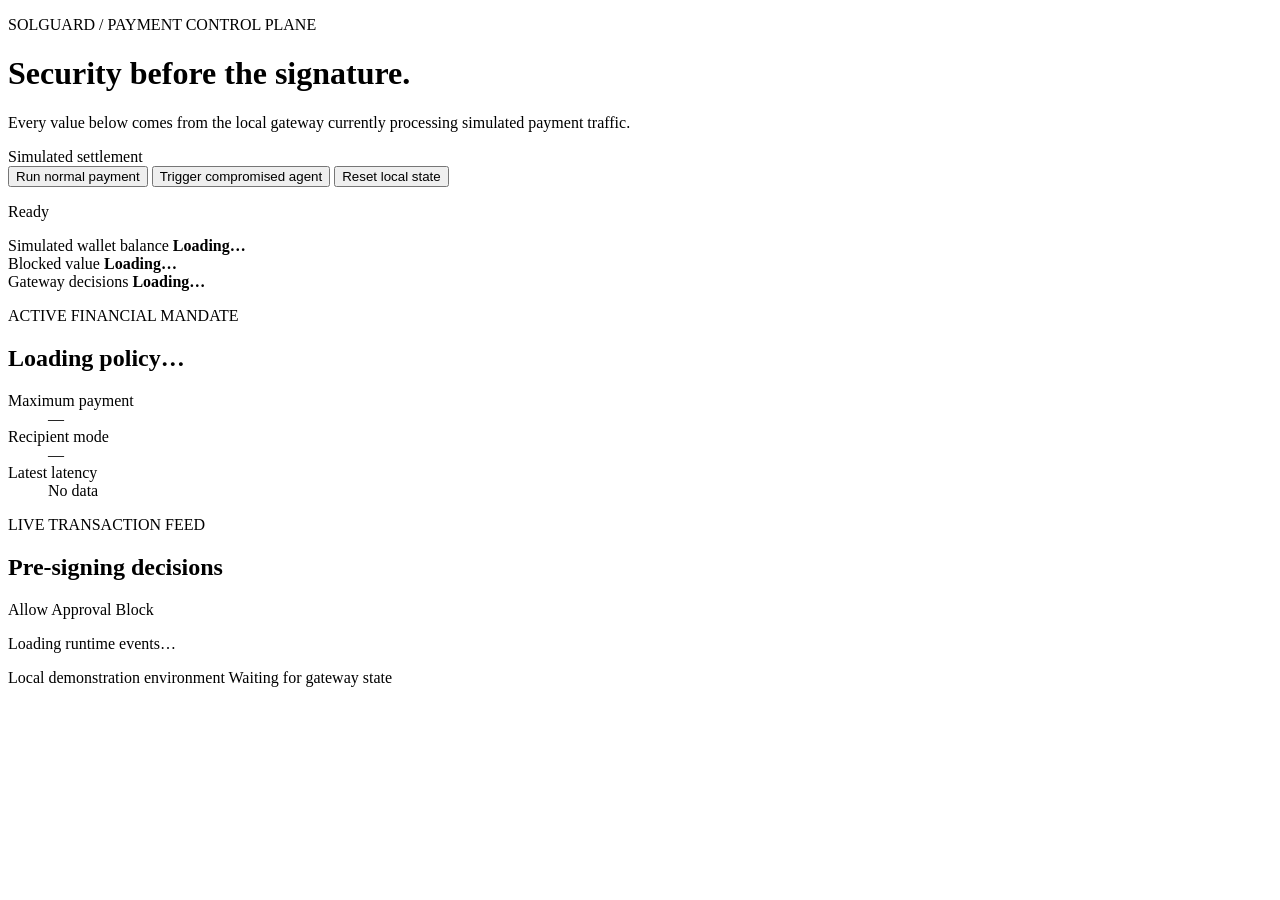
==== src/solguard/dashboard_assets/index.html @ 691d3527 "feat: add live security dashboard" ====
<!doctype html>
<html lang="en">
<head>
  <meta charset="utf-8">
  <meta name="viewport" content="width=device-width, initial-scale=1">
  <meta name="description" content="Local SolGuard pre-signing security dashboard">
  <title>SolGuard Security Console</title>
  <link rel="stylesheet" href="/styles.css">
  <script src="/app.js" defer></script>
</head>
<body>
  <main class="shell">
    <header class="header">
      <div>
        <p class="eyebrow">SOLGUARD / PAYMENT CONTROL PLANE</p>
        <h1>Security before the signature.</h1>
        <p class="subtitle">Every value below comes from the local gateway currently processing simulated payment traffic.</p>
      </div>
      <div class="runtime-label" aria-label="Settlement environment">
        <span class="runtime-dot" aria-hidden="true"></span>
        Simulated settlement
      </div>
    </header>

    <section class="actions" aria-label="Demonstration controls">
      <button type="button" data-action="normal">Run normal payment</button>
      <button type="button" class="attack" data-action="attack">Trigger compromised agent</button>
      <button type="button" class="secondary" data-action="reset">Reset local state</button>
      <p id="action-status" role="status" aria-live="polite">Ready</p>
    </section>

    <section class="metrics" aria-label="Computed security metrics">
      <article class="metric">
        <span>Simulated wallet balance</span>
        <strong id="wallet-balance">Loading…</strong>
      </article>
      <article class="metric">
        <span>Blocked value</span>
        <strong id="protected-value">Loading…</strong>
      </article>
      <article class="metric">
        <span>Gateway decisions</span>
        <strong id="decision-total">Loading…</strong>
        <small id="decision-breakdown"></small>
      </article>
    </section>

    <section class="mandate" aria-labelledby="mandate-heading">
      <div>
        <p class="section-label">ACTIVE FINANCIAL MANDATE</p>
        <h2 id="mandate-heading">Loading policy…</h2>
      </div>
      <dl>
        <div><dt>Maximum payment</dt><dd id="mandate-limit">—</dd></div>
        <div><dt>Recipient mode</dt><dd id="mandate-mode">—</dd></div>
        <div><dt>Latest latency</dt><dd id="latest-latency">No data</dd></div>
      </dl>
    </section>

    <section class="feed" aria-labelledby="feed-heading">
      <div class="feed-heading">
        <div>
          <p class="section-label">LIVE TRANSACTION FEED</p>
          <h2 id="feed-heading">Pre-signing decisions</h2>
        </div>
        <div class="legend" aria-label="Decision legend">
          <span><i class="allow" aria-hidden="true"></i>Allow</span>
          <span><i class="approval" aria-hidden="true"></i>Approval</span>
          <span><i class="block" aria-hidden="true"></i>Block</span>
        </div>
      </div>
      <div id="event-list" class="event-list" aria-live="polite">
        <p class="empty">Loading runtime events…</p>
      </div>
    </section>

    <footer>
      <span>Local demonstration environment</span>
      <span id="footer-state">Waiting for gateway state</span>
    </footer>
  </main>
</body>
</html>
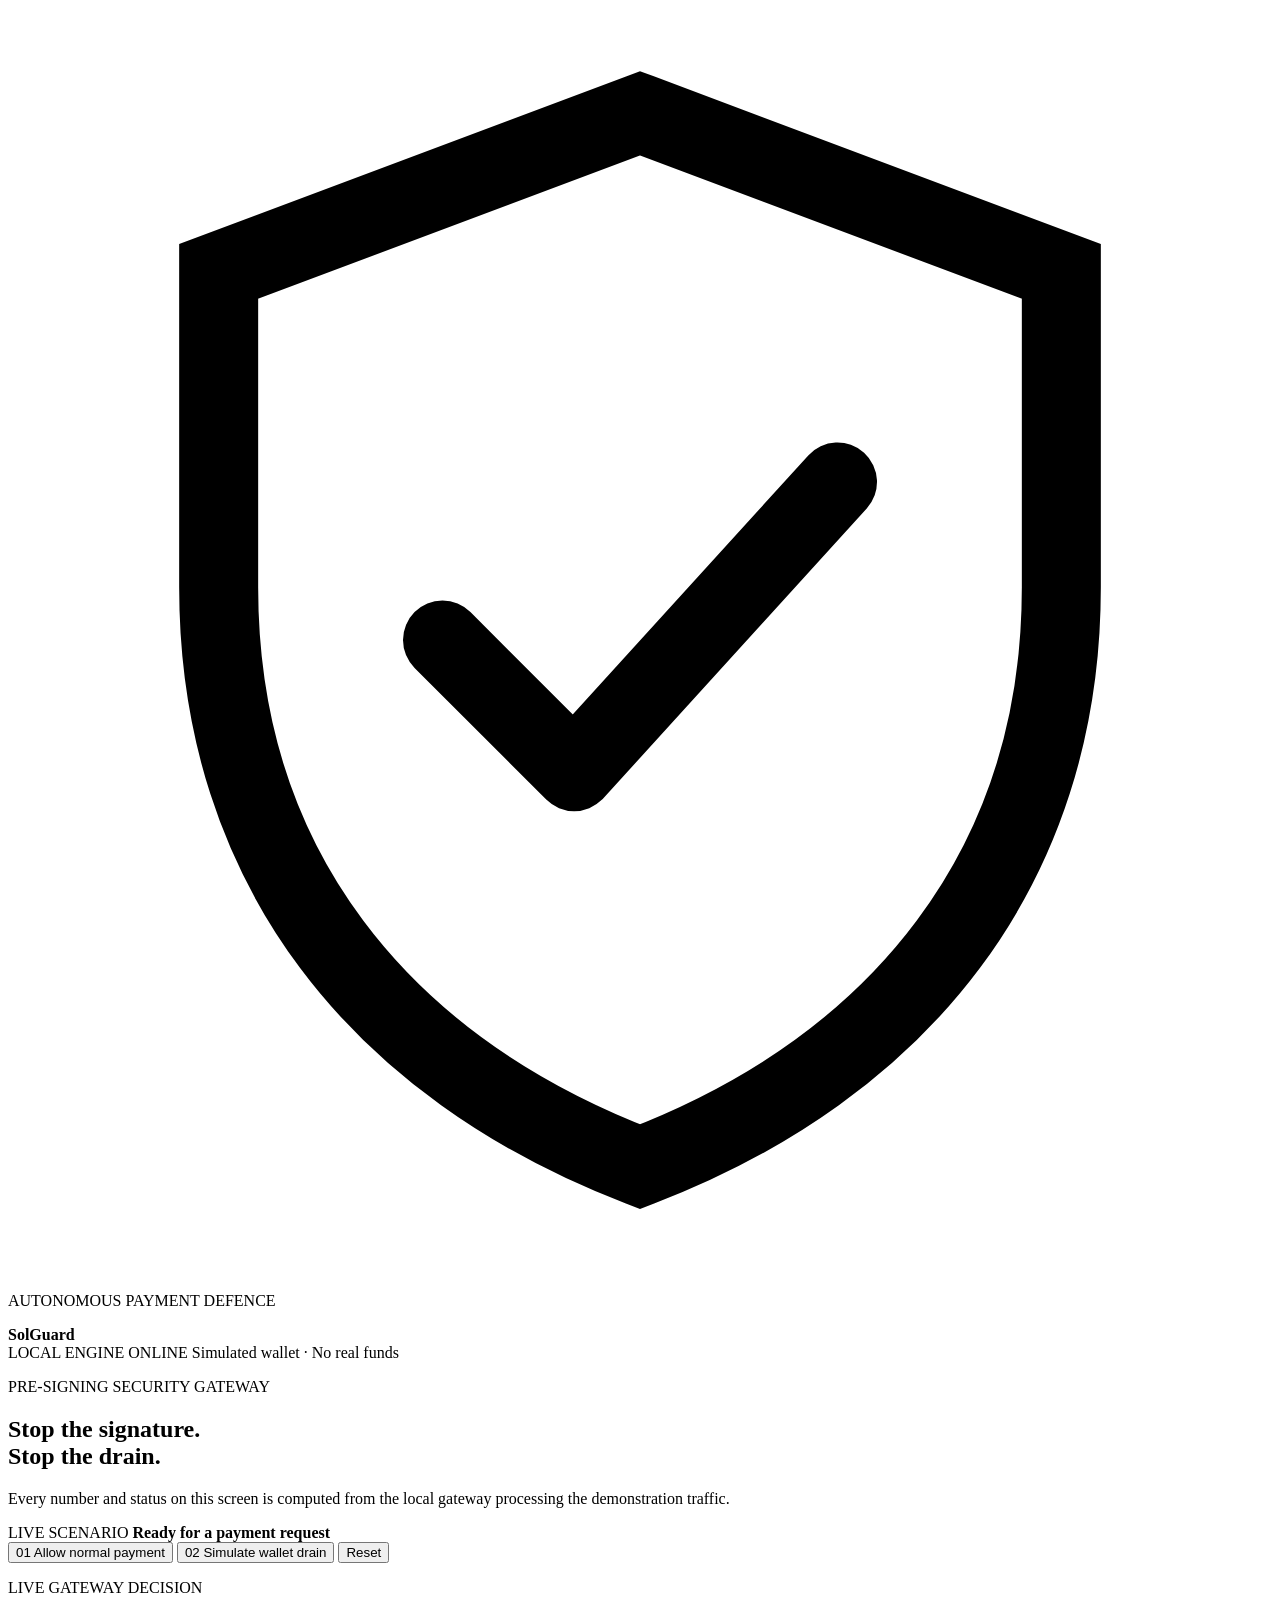
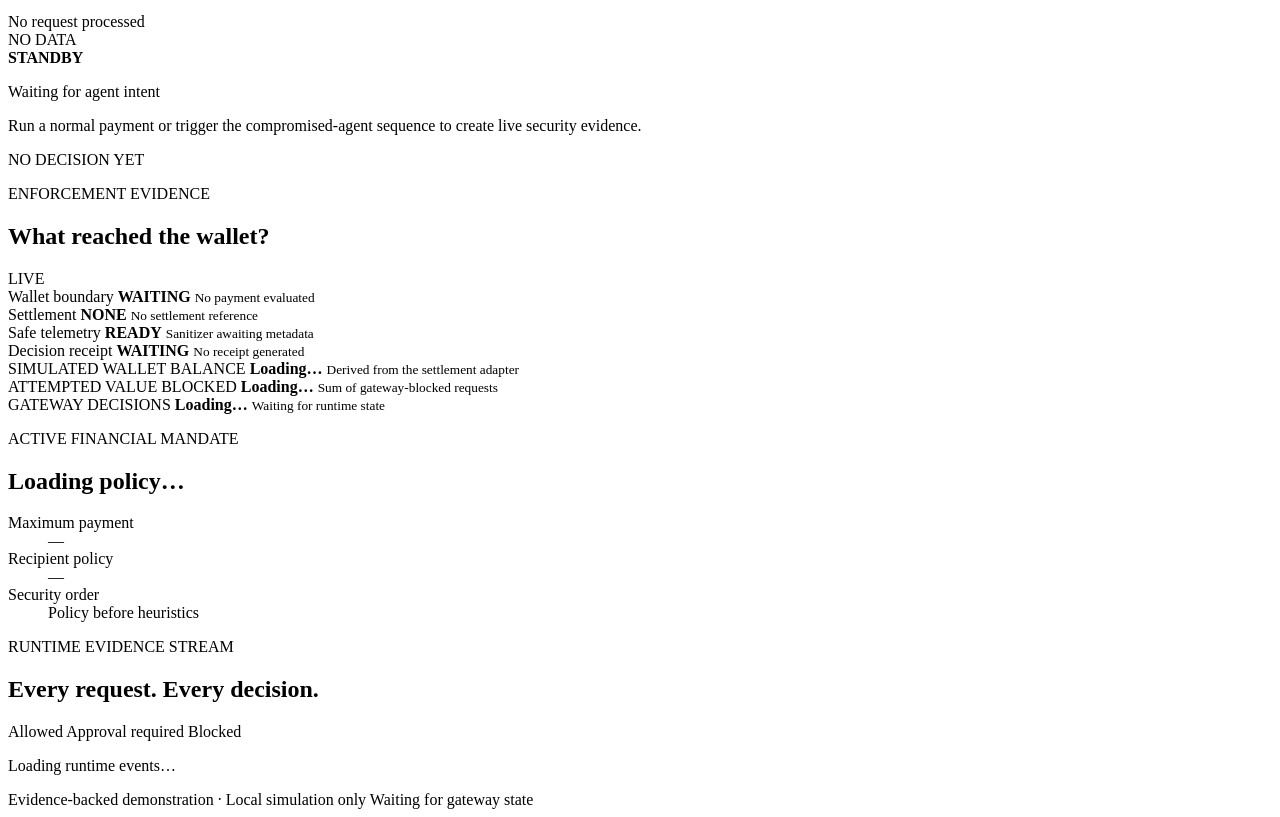
==== commit 1df21874: "feat: redesign dashboard for live security proof" ====
--- a/src/solguard/dashboard_assets/index.html
+++ b/src/solguard/dashboard_assets/index.html
@@ -3,45 +3,123 @@
 <head>
   <meta charset="utf-8">
   <meta name="viewport" content="width=device-width, initial-scale=1">
-  <meta name="description" content="Local SolGuard pre-signing security dashboard">
-  <title>SolGuard Security Console</title>
+  <meta name="description" content="Live SolGuard pre-signing security demonstration">
+  <title>SolGuard Live Security Console</title>
   <link rel="stylesheet" href="/styles.css">
   <script src="/app.js" defer></script>
 </head>
-<body>
+<body data-decision="idle">
+  <div class="background-grid" aria-hidden="true"></div>
   <main class="shell">
-    <header class="header">
-      <div>
-        <p class="eyebrow">SOLGUARD / PAYMENT CONTROL PLANE</p>
-        <h1>Security before the signature.</h1>
-        <p class="subtitle">Every value below comes from the local gateway currently processing simulated payment traffic.</p>
+    <header class="topbar">
+      <div class="brand-lockup">
+        <div class="brand-mark" aria-hidden="true">
+          <svg viewBox="0 0 48 48" role="img">
+            <path d="M24 4 40 10v12c0 10.6-6.1 18.2-16 22C14.1 40.2 8 32.6 8 22V10l16-6Z" fill="none" stroke="currentColor" stroke-width="3"/>
+            <path d="m16.5 24 5 5 10-11" fill="none" stroke="currentColor" stroke-linecap="round" stroke-linejoin="round" stroke-width="3"/>
+          </svg>
+        </div>
+        <div>
+          <p class="eyebrow">AUTONOMOUS PAYMENT DEFENCE</p>
+          <strong class="brand-name">SolGuard</strong>
+        </div>
       </div>
-      <div class="runtime-label" aria-label="Settlement environment">
-        <span class="runtime-dot" aria-hidden="true"></span>
-        Simulated settlement
+      <div class="environment" aria-label="Demonstration environment">
+        <span class="environment-pill"><i aria-hidden="true"></i>LOCAL ENGINE ONLINE</span>
+        <span>Simulated wallet · No real funds</span>
       </div>
     </header>
 
-    <section class="actions" aria-label="Demonstration controls">
-      <button type="button" data-action="normal">Run normal payment</button>
-      <button type="button" class="attack" data-action="attack">Trigger compromised agent</button>
-      <button type="button" class="secondary" data-action="reset">Reset local state</button>
-      <p id="action-status" role="status" aria-live="polite">Ready</p>
+    <section class="hero" aria-labelledby="hero-heading">
+      <div>
+        <p class="section-label">PRE-SIGNING SECURITY GATEWAY</p>
+        <h1 id="hero-heading">Stop the signature.<br><span>Stop the drain.</span></h1>
+      </div>
+      <p class="hero-copy">Every number and status on this screen is computed from the local gateway processing the demonstration traffic.</p>
     </section>
 
-    <section class="metrics" aria-label="Computed security metrics">
-      <article class="metric">
-        <span>Simulated wallet balance</span>
+    <section class="control-bar" aria-label="Live demonstration controls">
+      <div class="control-copy">
+        <span>LIVE SCENARIO</span>
+        <strong id="action-status" role="status" aria-live="polite">Ready for a payment request</strong>
+      </div>
+      <div class="actions">
+        <button type="button" data-action="normal"><span>01</span> Allow normal payment</button>
+        <button type="button" class="attack" data-action="attack"><span>02</span> Simulate wallet drain</button>
+        <button type="button" class="reset" data-action="reset" aria-label="Reset local demonstration">Reset</button>
+      </div>
+    </section>
+
+    <section class="decision-stage" aria-label="Latest pre-signing security proof">
+      <article class="decision-card" aria-live="polite">
+        <div class="decision-card-head">
+          <div>
+            <p class="section-label">LIVE GATEWAY DECISION</p>
+            <span id="decision-request">No request processed</span>
+          </div>
+          <span id="decision-latency" class="latency">NO DATA</span>
+        </div>
+        <div class="decision-main">
+          <span class="decision-indicator" aria-hidden="true"><i></i></span>
+          <div>
+            <strong id="decision-value" class="decision-value">STANDBY</strong>
+            <p id="decision-amount" class="decision-amount">Waiting for agent intent</p>
+          </div>
+        </div>
+        <p id="decision-copy" class="decision-copy">Run a normal payment or trigger the compromised-agent sequence to create live security evidence.</p>
+        <div id="reason-list" class="reason-list" aria-label="Decision reasons">
+          <span class="reason-chip neutral">NO DECISION YET</span>
+        </div>
+      </article>
+
+      <aside class="proof-panel" aria-label="Enforcement evidence">
+        <div class="proof-heading">
+          <div>
+            <p class="section-label">ENFORCEMENT EVIDENCE</p>
+            <h2>What reached the wallet?</h2>
+          </div>
+          <span class="live-badge"><i aria-hidden="true"></i>LIVE</span>
+        </div>
+        <div class="proof-grid">
+          <article class="proof-item">
+            <span>Wallet boundary</span>
+            <strong id="signer-state">WAITING</strong>
+            <small id="signer-detail">No payment evaluated</small>
+          </article>
+          <article class="proof-item">
+            <span>Settlement</span>
+            <strong id="settlement-state">NONE</strong>
+            <small id="settlement-detail">No settlement reference</small>
+          </article>
+          <article class="proof-item">
+            <span>Safe telemetry</span>
+            <strong id="privacy-state">READY</strong>
+            <small id="privacy-detail">Sanitizer awaiting metadata</small>
+          </article>
+          <article class="proof-item">
+            <span>Decision receipt</span>
+            <strong id="receipt-state">WAITING</strong>
+            <small id="receipt-detail">No receipt generated</small>
+          </article>
+        </div>
+      </aside>
+    </section>
+
+    <section class="metric-strip" aria-label="Runtime-computed metrics">
+      <article>
+        <span>SIMULATED WALLET BALANCE</span>
         <strong id="wallet-balance">Loading…</strong>
+        <small>Derived from the settlement adapter</small>
       </article>
-      <article class="metric">
-        <span>Blocked value</span>
+      <article class="blocked-metric">
+        <span>ATTEMPTED VALUE BLOCKED</span>
         <strong id="protected-value">Loading…</strong>
+        <small>Sum of gateway-blocked requests</small>
       </article>
-      <article class="metric">
-        <span>Gateway decisions</span>
+      <article>
+        <span>GATEWAY DECISIONS</span>
         <strong id="decision-total">Loading…</strong>
-        <small id="decision-breakdown"></small>
+        <small id="decision-breakdown">Waiting for runtime state</small>
       </article>
     </section>
 
@@ -52,21 +130,21 @@
       </div>
       <dl>
         <div><dt>Maximum payment</dt><dd id="mandate-limit">—</dd></div>
-        <div><dt>Recipient mode</dt><dd id="mandate-mode">—</dd></div>
-        <div><dt>Latest latency</dt><dd id="latest-latency">No data</dd></div>
+        <div><dt>Recipient policy</dt><dd id="mandate-mode">—</dd></div>
+        <div><dt>Security order</dt><dd>Policy before heuristics</dd></div>
       </dl>
     </section>
 
     <section class="feed" aria-labelledby="feed-heading">
       <div class="feed-heading">
         <div>
-          <p class="section-label">LIVE TRANSACTION FEED</p>
-          <h2 id="feed-heading">Pre-signing decisions</h2>
+          <p class="section-label">RUNTIME EVIDENCE STREAM</p>
+          <h2 id="feed-heading">Every request. Every decision.</h2>
         </div>
         <div class="legend" aria-label="Decision legend">
-          <span><i class="allow" aria-hidden="true"></i>Allow</span>
-          <span><i class="approval" aria-hidden="true"></i>Approval</span>
-          <span><i class="block" aria-hidden="true"></i>Block</span>
+          <span><i class="allow" aria-hidden="true"></i>Allowed</span>
+          <span><i class="approval" aria-hidden="true"></i>Approval required</span>
+          <span><i class="block" aria-hidden="true"></i>Blocked</span>
         </div>
       </div>
       <div id="event-list" class="event-list" aria-live="polite">
@@ -75,7 +153,7 @@
     </section>
 
     <footer>
-      <span>Local demonstration environment</span>
+      <span>Evidence-backed demonstration · Local simulation only</span>
       <span id="footer-state">Waiting for gateway state</span>
     </footer>
   </main>
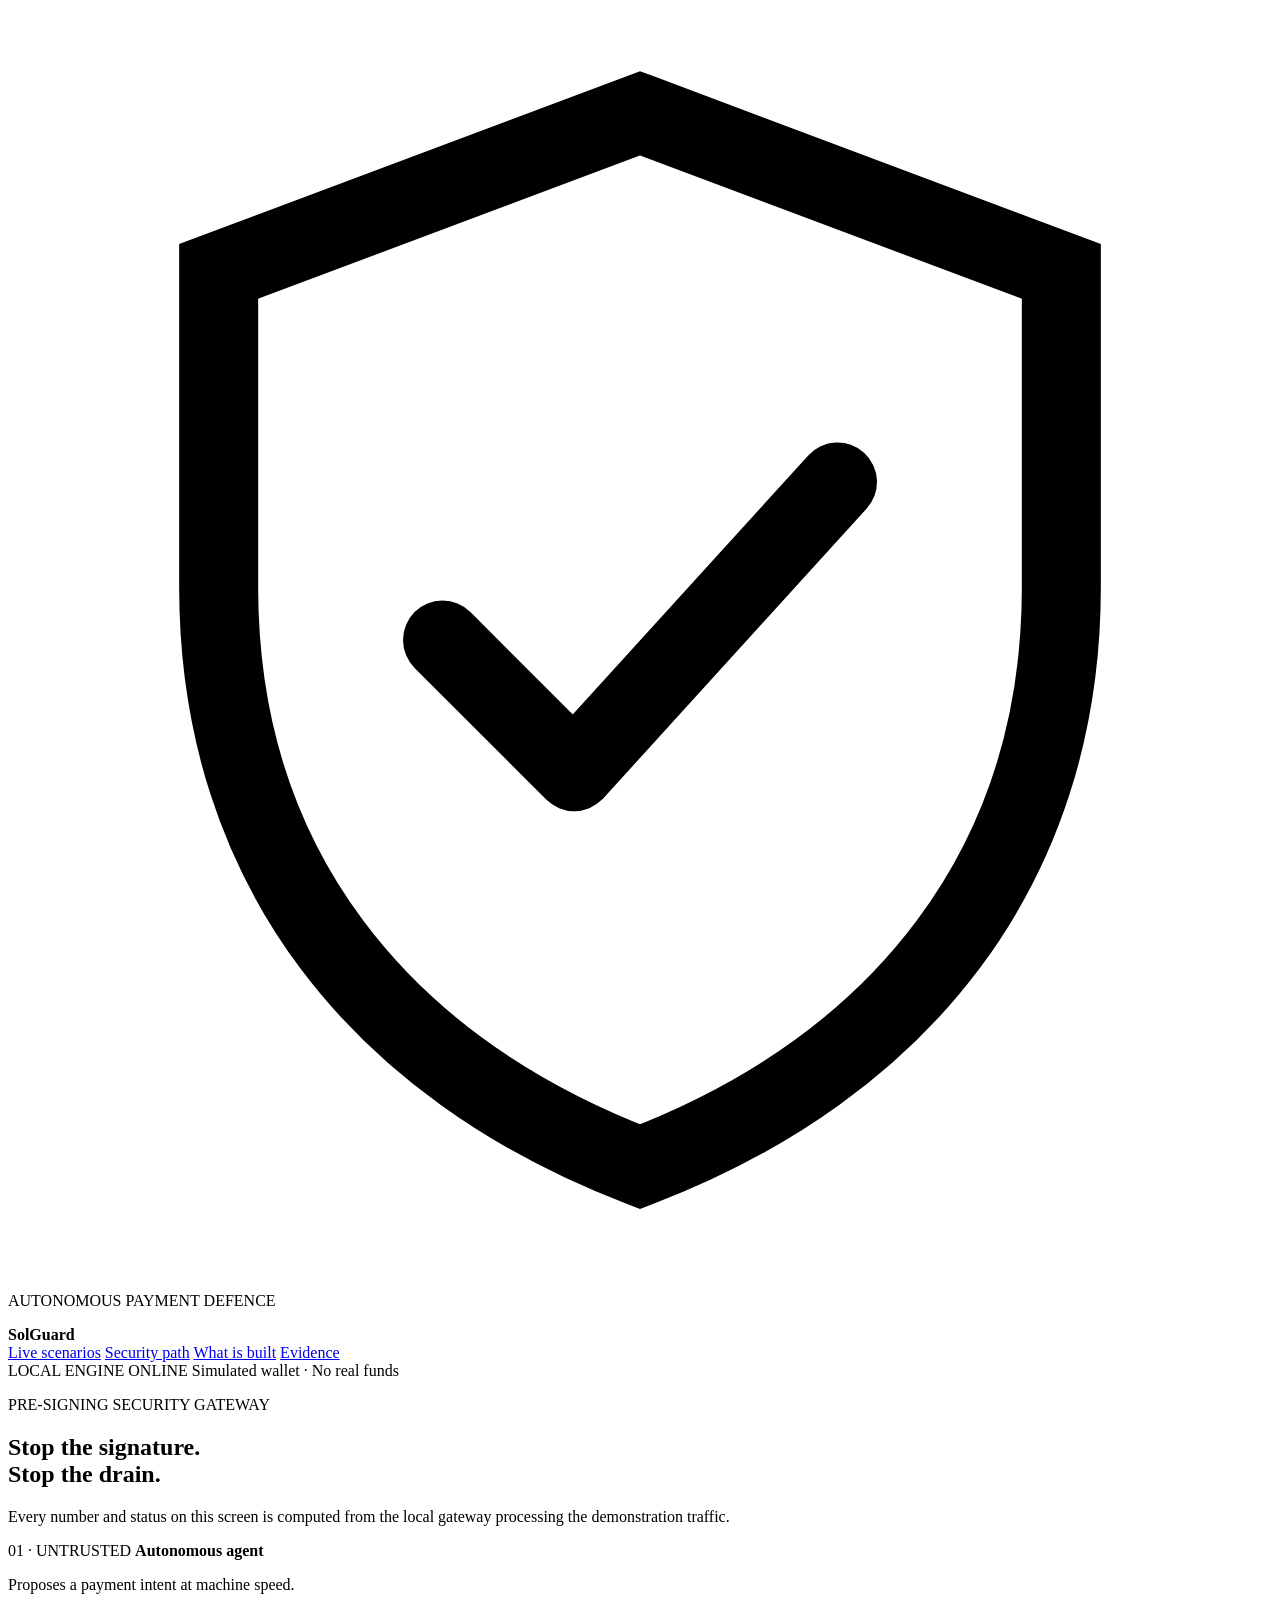
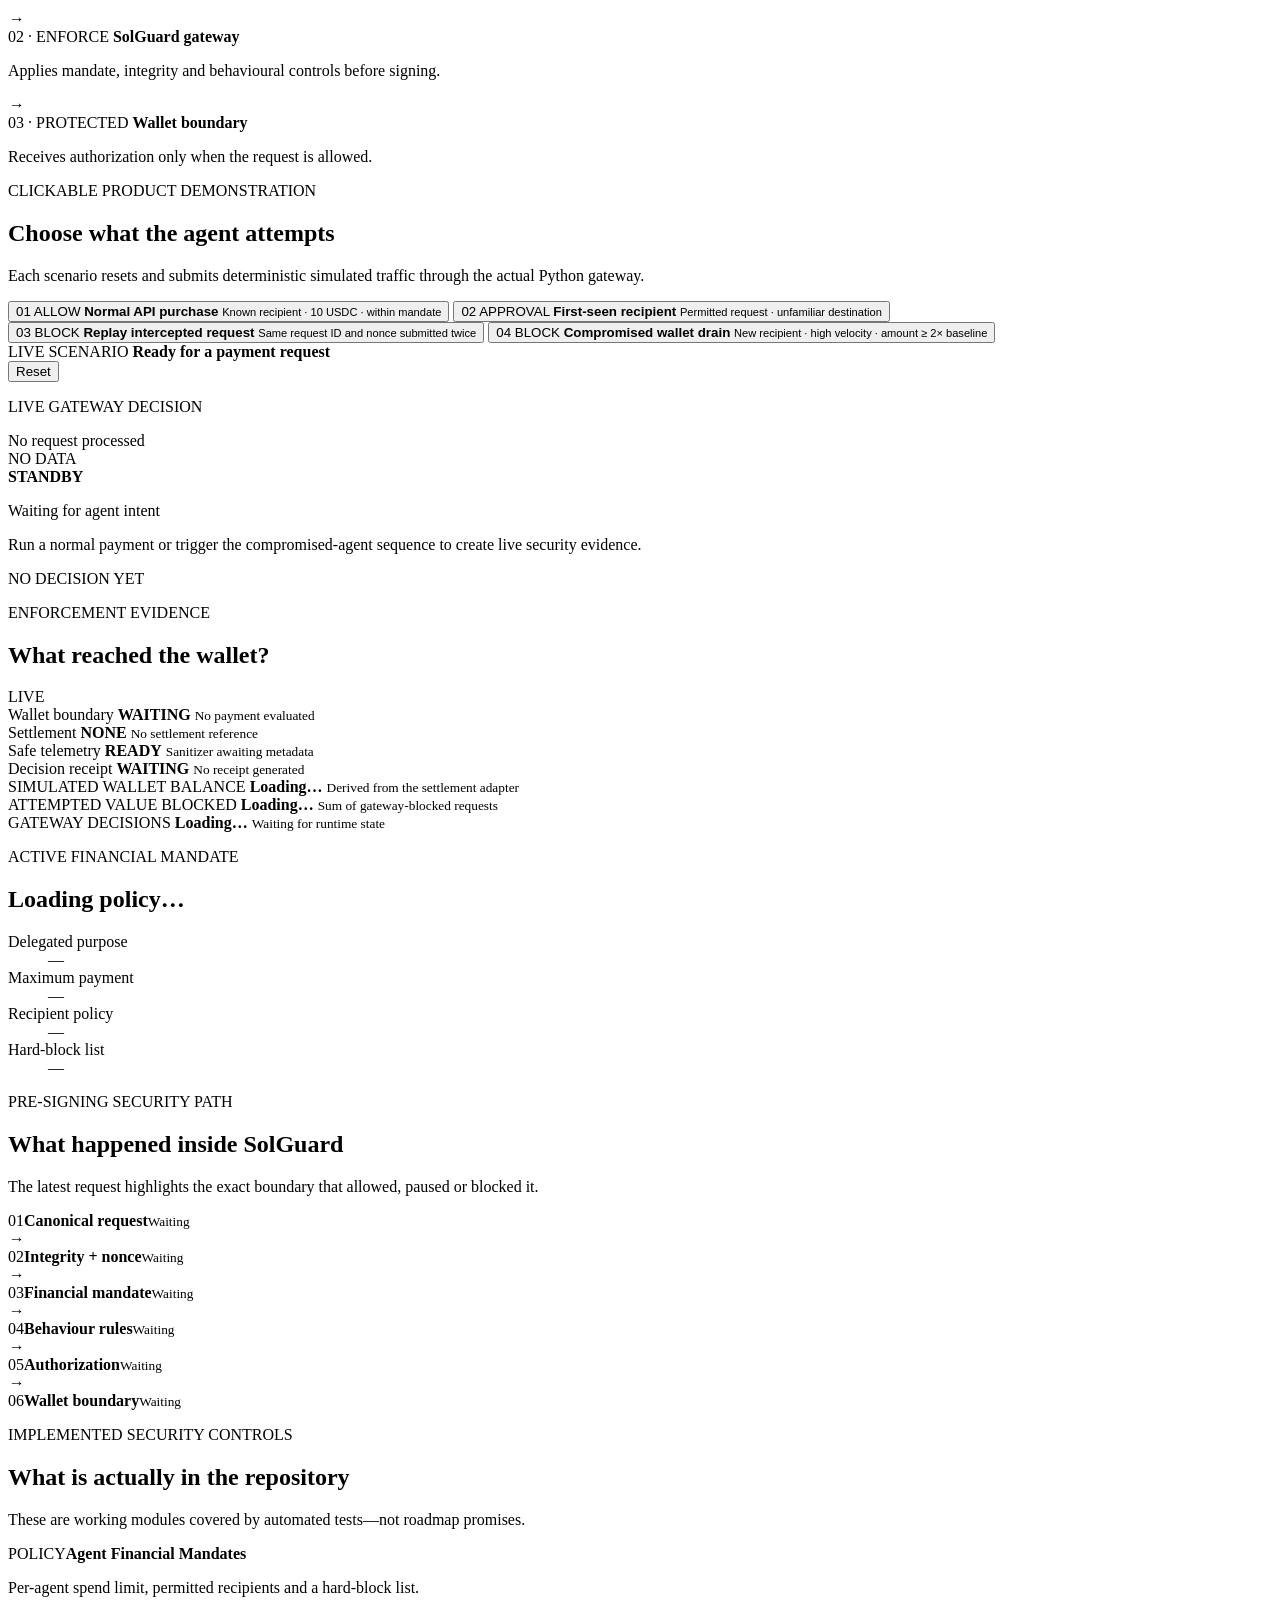
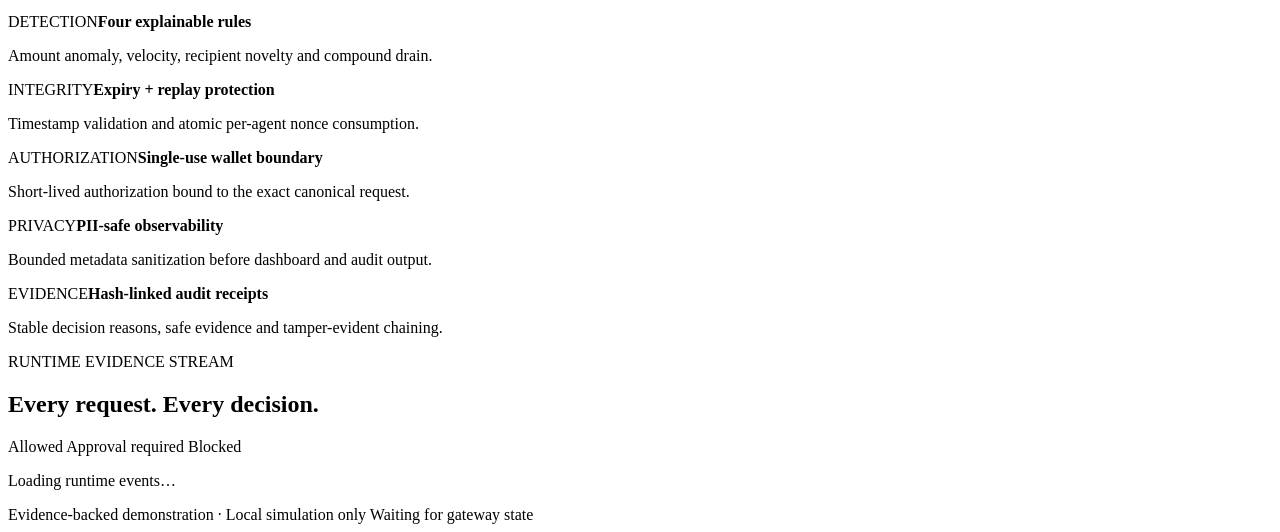
==== commit 78b88d9d: "feat: add explorable security scenarios" ====
--- a/src/solguard/dashboard_assets/index.html
+++ b/src/solguard/dashboard_assets/index.html
@@ -24,6 +24,12 @@
           <strong class="brand-name">SolGuard</strong>
         </div>
       </div>
+      <nav class="site-nav" aria-label="Dashboard sections">
+        <a href="#scenarios">Live scenarios</a>
+        <a href="#pipeline">Security path</a>
+        <a href="#capabilities">What is built</a>
+        <a href="#evidence">Evidence</a>
+      </nav>
       <div class="environment" aria-label="Demonstration environment">
         <span class="environment-pill"><i aria-hidden="true"></i>LOCAL ENGINE ONLINE</span>
         <span>Simulated wallet · No real funds</span>
@@ -38,19 +44,73 @@
       <p class="hero-copy">Every number and status on this screen is computed from the local gateway processing the demonstration traffic.</p>
     </section>
 
+    <section class="product-flow" aria-label="SolGuard product position">
+      <article>
+        <span>01 · UNTRUSTED</span>
+        <strong>Autonomous agent</strong>
+        <p>Proposes a payment intent at machine speed.</p>
+      </article>
+      <i aria-hidden="true">→</i>
+      <article class="product-core">
+        <span>02 · ENFORCE</span>
+        <strong>SolGuard gateway</strong>
+        <p>Applies mandate, integrity and behavioural controls before signing.</p>
+      </article>
+      <i aria-hidden="true">→</i>
+      <article>
+        <span>03 · PROTECTED</span>
+        <strong>Wallet boundary</strong>
+        <p>Receives authorization only when the request is allowed.</p>
+      </article>
+    </section>
+
+    <section id="scenarios" class="scenario-section" aria-labelledby="scenario-heading">
+      <div class="section-heading">
+        <div>
+          <p class="section-label">CLICKABLE PRODUCT DEMONSTRATION</p>
+          <h2 id="scenario-heading">Choose what the agent attempts</h2>
+        </div>
+        <p>Each scenario resets and submits deterministic simulated traffic through the actual Python gateway.</p>
+      </div>
+      <div class="scenario-grid">
+        <button type="button" class="scenario-card allow-scenario" data-action="normal" data-scenario="NORMAL_PAYMENT">
+          <span class="scenario-number">01</span>
+          <span class="scenario-outcome allow">ALLOW</span>
+          <strong>Normal API purchase</strong>
+          <small>Known recipient · 10 USDC · within mandate</small>
+        </button>
+        <button type="button" class="scenario-card approval-scenario" data-action="approval" data-scenario="NEW_RECIPIENT">
+          <span class="scenario-number">02</span>
+          <span class="scenario-outcome approval">APPROVAL</span>
+          <strong>First-seen recipient</strong>
+          <small>Permitted request · unfamiliar destination</small>
+        </button>
+        <button type="button" class="scenario-card block-scenario" data-action="replay" data-scenario="REPLAY_ATTACK">
+          <span class="scenario-number">03</span>
+          <span class="scenario-outcome block">BLOCK</span>
+          <strong>Replay intercepted request</strong>
+          <small>Same request ID and nonce submitted twice</small>
+        </button>
+        <button type="button" class="scenario-card block-scenario" data-action="attack" data-scenario="COMPOUND_DRAIN">
+          <span class="scenario-number">04</span>
+          <span class="scenario-outcome block">BLOCK</span>
+          <strong>Compromised wallet drain</strong>
+          <small>New recipient · high velocity · amount ≥ 2× baseline</small>
+        </button>
+      </div>
+    </section>
+
     <section class="control-bar" aria-label="Live demonstration controls">
       <div class="control-copy">
-        <span>LIVE SCENARIO</span>
+        <span id="scenario-name">LIVE SCENARIO</span>
         <strong id="action-status" role="status" aria-live="polite">Ready for a payment request</strong>
       </div>
       <div class="actions">
-        <button type="button" data-action="normal"><span>01</span> Allow normal payment</button>
-        <button type="button" class="attack" data-action="attack"><span>02</span> Simulate wallet drain</button>
         <button type="button" class="reset" data-action="reset" aria-label="Reset local demonstration">Reset</button>
       </div>
     </section>
 
-    <section class="decision-stage" aria-label="Latest pre-signing security proof">
+    <section id="demo" class="decision-stage" aria-label="Latest pre-signing security proof">
       <article class="decision-card" aria-live="polite">
         <div class="decision-card-head">
           <div>
@@ -129,13 +189,67 @@
         <h2 id="mandate-heading">Loading policy…</h2>
       </div>
       <dl>
+        <div><dt>Delegated purpose</dt><dd id="mandate-purpose">—</dd></div>
         <div><dt>Maximum payment</dt><dd id="mandate-limit">—</dd></div>
         <div><dt>Recipient policy</dt><dd id="mandate-mode">—</dd></div>
-        <div><dt>Security order</dt><dd>Policy before heuristics</dd></div>
+        <div><dt>Hard-block list</dt><dd id="mandate-blocked">—</dd></div>
       </dl>
     </section>
 
-    <section class="feed" aria-labelledby="feed-heading">
+    <section id="pipeline" class="pipeline-section" aria-labelledby="pipeline-heading">
+      <div class="section-heading">
+        <div>
+          <p class="section-label">PRE-SIGNING SECURITY PATH</p>
+          <h2 id="pipeline-heading">What happened inside SolGuard</h2>
+        </div>
+        <p>The latest request highlights the exact boundary that allowed, paused or blocked it.</p>
+      </div>
+      <div class="pipeline" aria-label="Gateway security pipeline">
+        <article class="pipeline-step" data-pipeline="normalize">
+          <span>01</span><strong>Canonical request</strong><small>Waiting</small>
+        </article>
+        <i aria-hidden="true">→</i>
+        <article class="pipeline-step" data-pipeline="integrity">
+          <span>02</span><strong>Integrity + nonce</strong><small>Waiting</small>
+        </article>
+        <i aria-hidden="true">→</i>
+        <article class="pipeline-step" data-pipeline="mandate">
+          <span>03</span><strong>Financial mandate</strong><small>Waiting</small>
+        </article>
+        <i aria-hidden="true">→</i>
+        <article class="pipeline-step" data-pipeline="behaviour">
+          <span>04</span><strong>Behaviour rules</strong><small>Waiting</small>
+        </article>
+        <i aria-hidden="true">→</i>
+        <article class="pipeline-step" data-pipeline="authorization">
+          <span>05</span><strong>Authorization</strong><small>Waiting</small>
+        </article>
+        <i aria-hidden="true">→</i>
+        <article class="pipeline-step" data-pipeline="wallet">
+          <span>06</span><strong>Wallet boundary</strong><small>Waiting</small>
+        </article>
+      </div>
+    </section>
+
+    <section id="capabilities" class="capabilities-section" aria-labelledby="capabilities-heading">
+      <div class="section-heading">
+        <div>
+          <p class="section-label">IMPLEMENTED SECURITY CONTROLS</p>
+          <h2 id="capabilities-heading">What is actually in the repository</h2>
+        </div>
+        <p>These are working modules covered by automated tests—not roadmap promises.</p>
+      </div>
+      <div class="capability-grid">
+        <article><span>POLICY</span><strong>Agent Financial Mandates</strong><p>Per-agent spend limit, permitted recipients and a hard-block list.</p></article>
+        <article><span>DETECTION</span><strong>Four explainable rules</strong><p>Amount anomaly, velocity, recipient novelty and compound drain.</p></article>
+        <article><span>INTEGRITY</span><strong>Expiry + replay protection</strong><p>Timestamp validation and atomic per-agent nonce consumption.</p></article>
+        <article><span>AUTHORIZATION</span><strong>Single-use wallet boundary</strong><p>Short-lived authorization bound to the exact canonical request.</p></article>
+        <article><span>PRIVACY</span><strong>PII-safe observability</strong><p>Bounded metadata sanitization before dashboard and audit output.</p></article>
+        <article><span>EVIDENCE</span><strong>Hash-linked audit receipts</strong><p>Stable decision reasons, safe evidence and tamper-evident chaining.</p></article>
+      </div>
+    </section>
+
+    <section id="evidence" class="feed" aria-labelledby="feed-heading">
       <div class="feed-heading">
         <div>
           <p class="section-label">RUNTIME EVIDENCE STREAM</p>
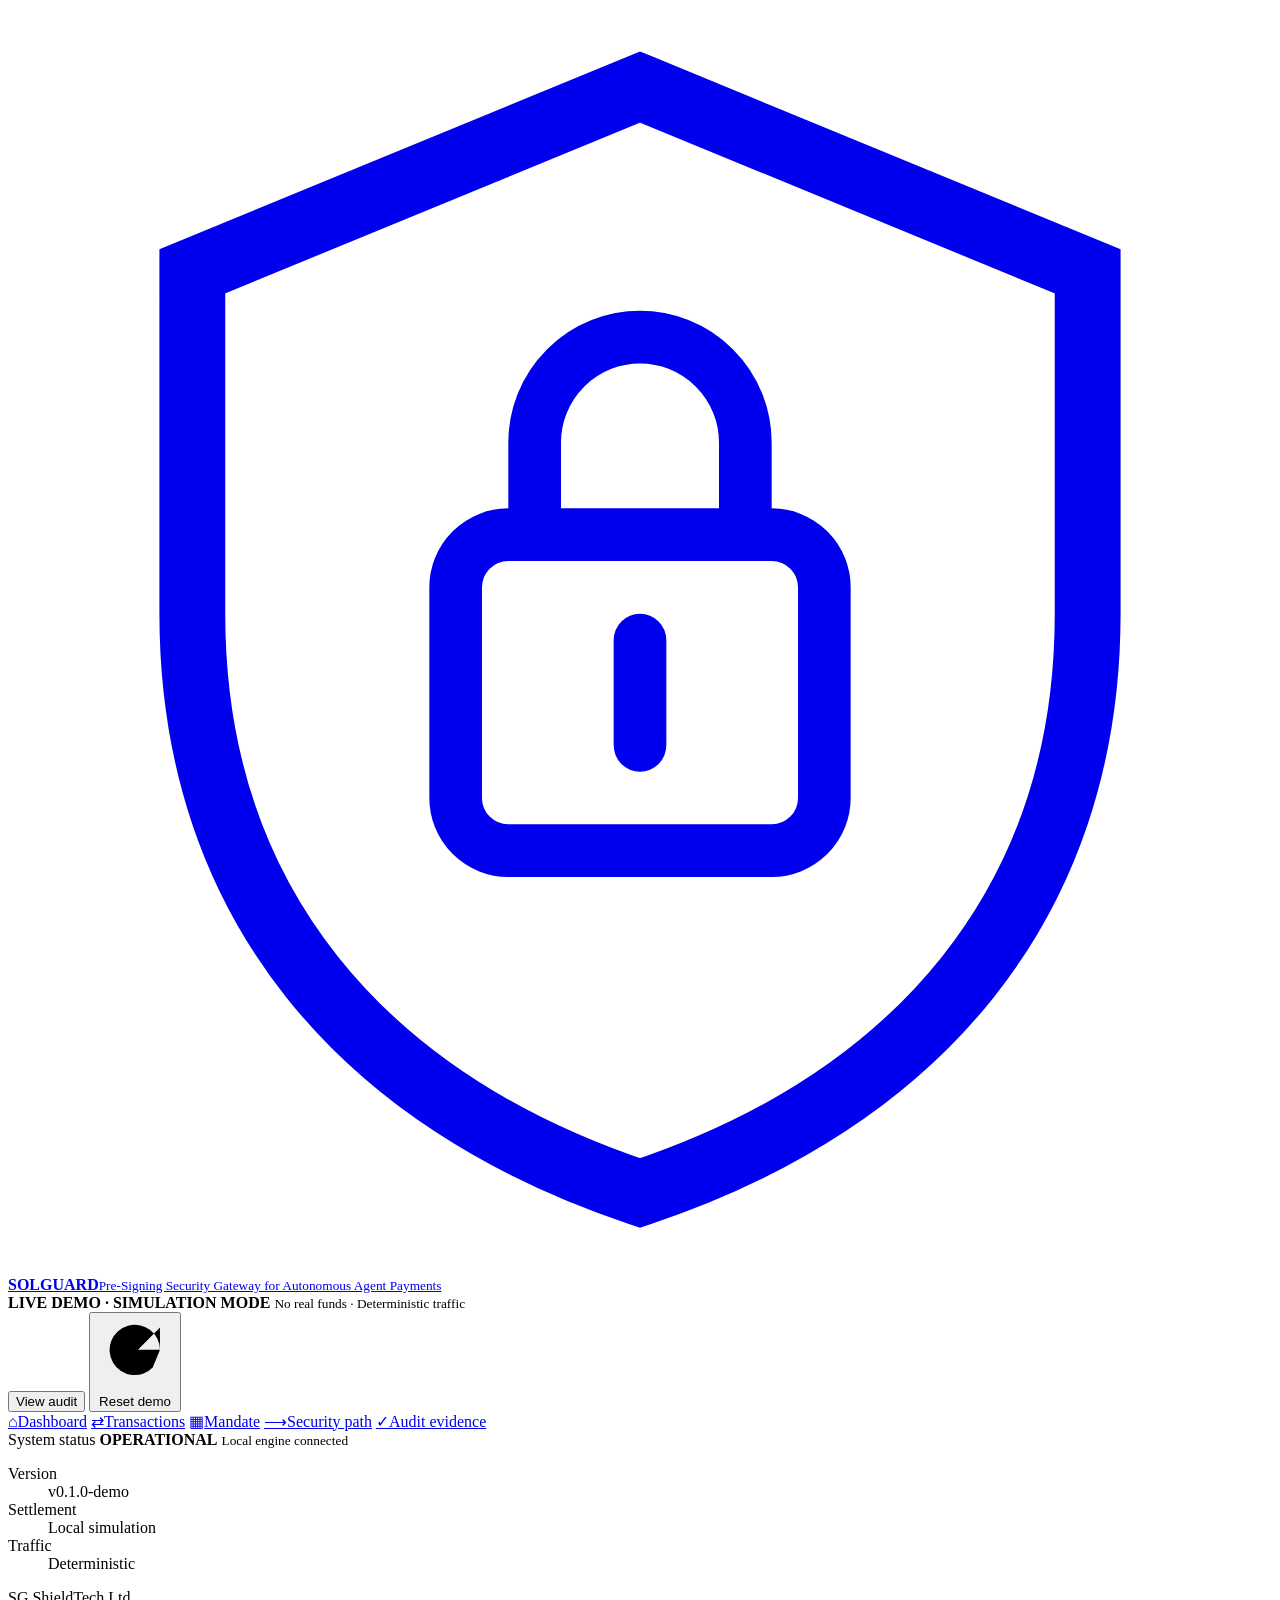
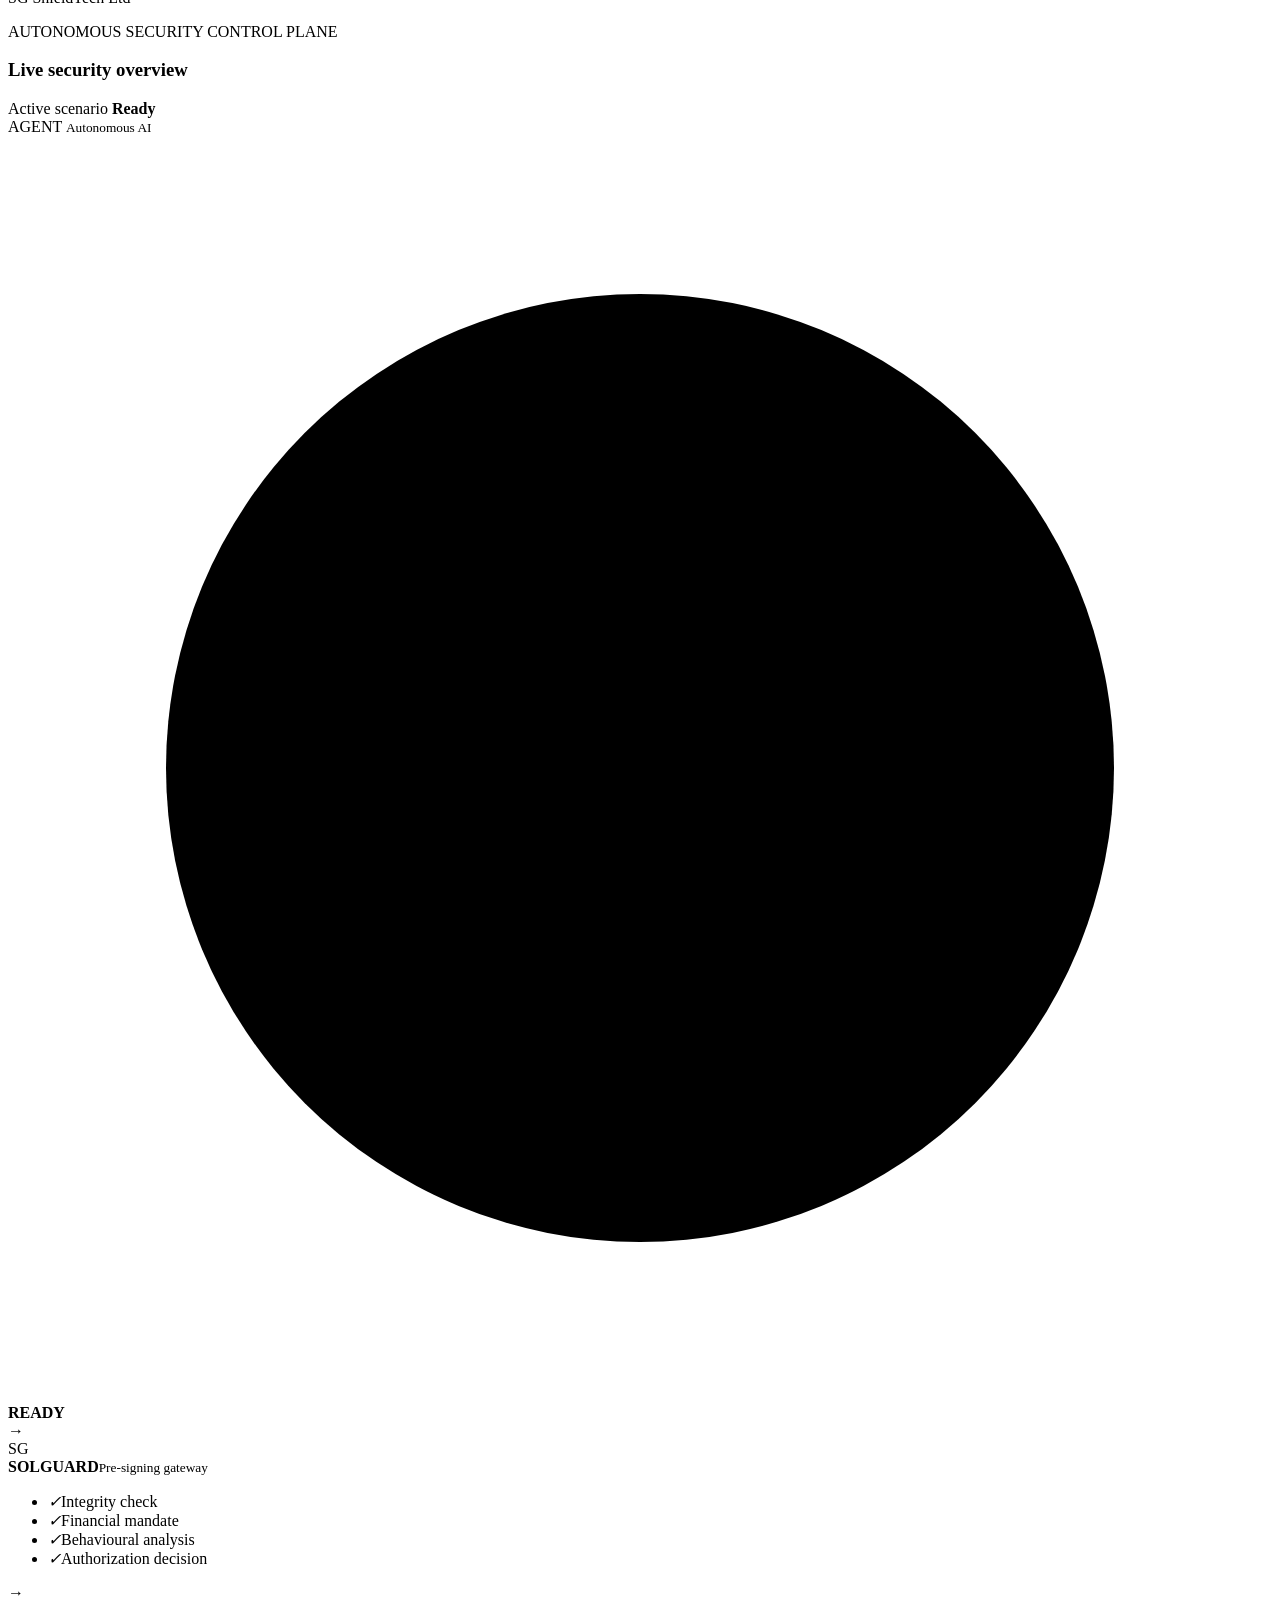
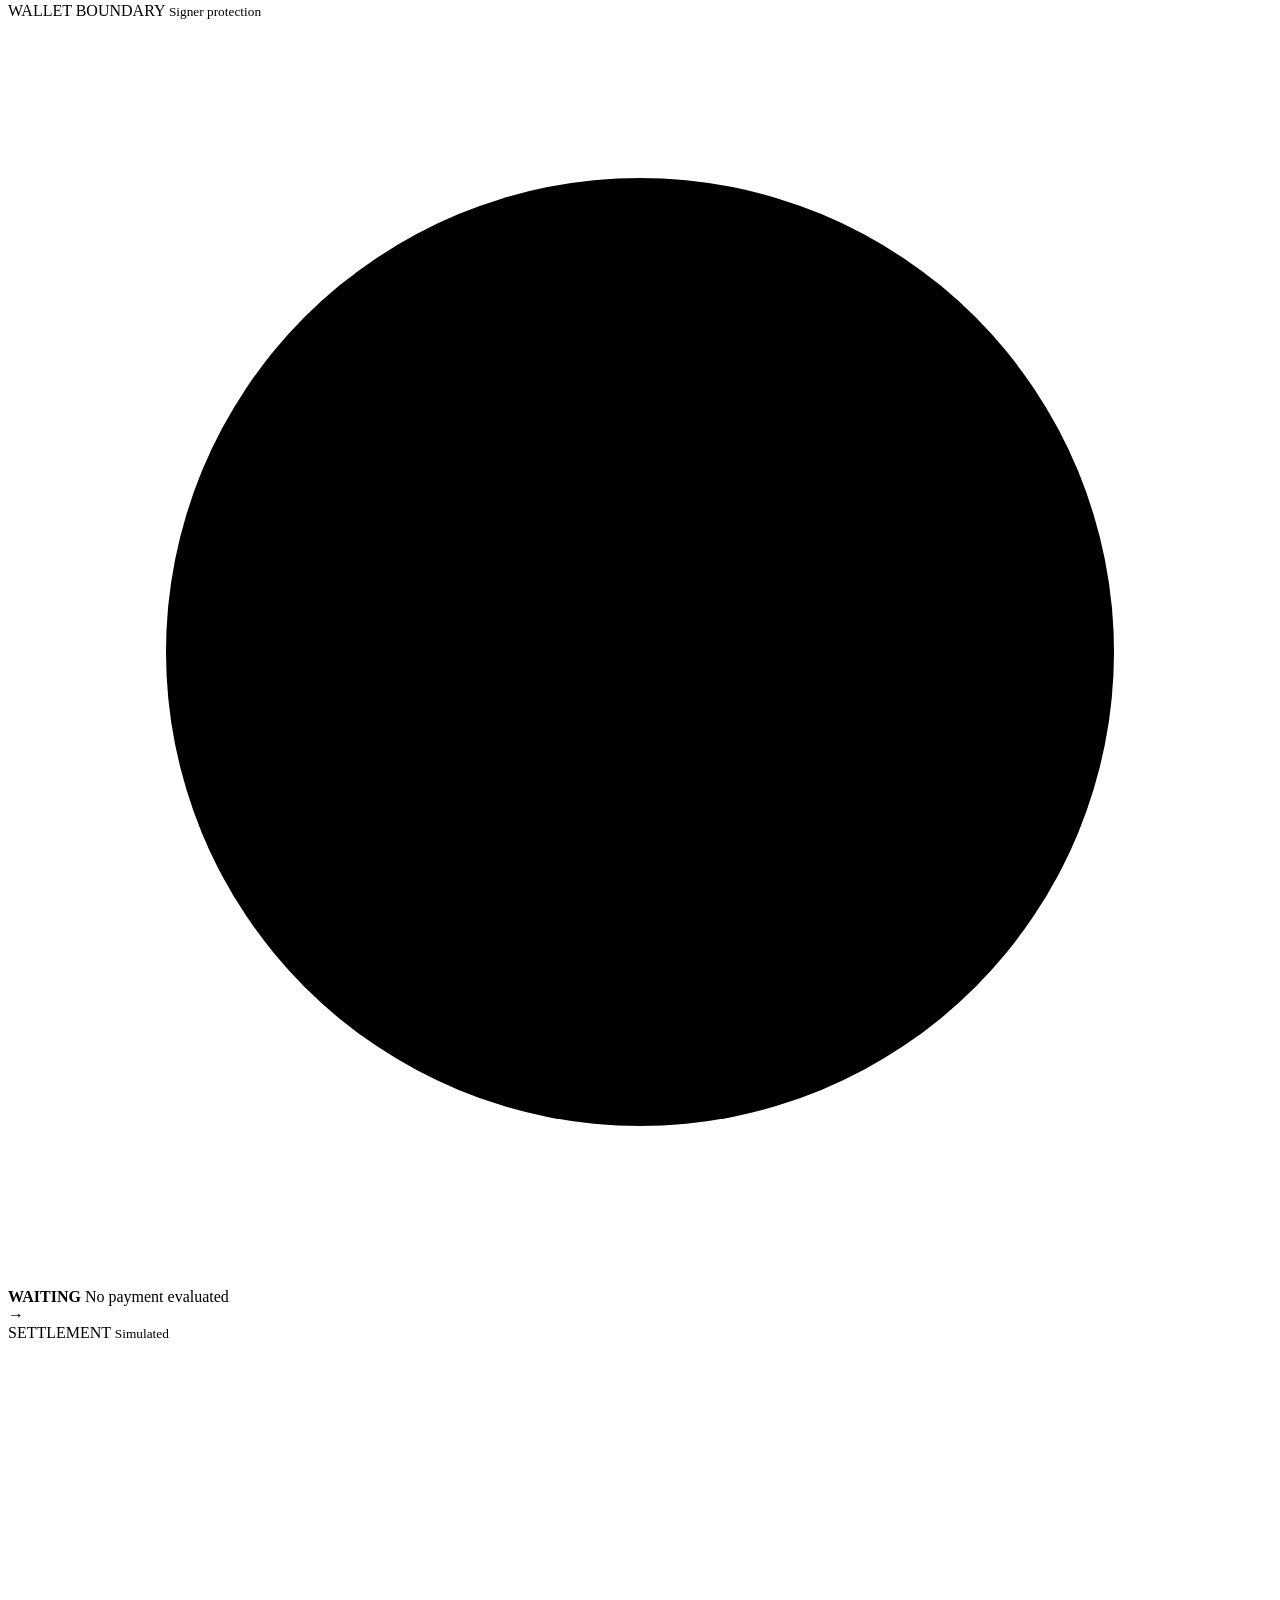
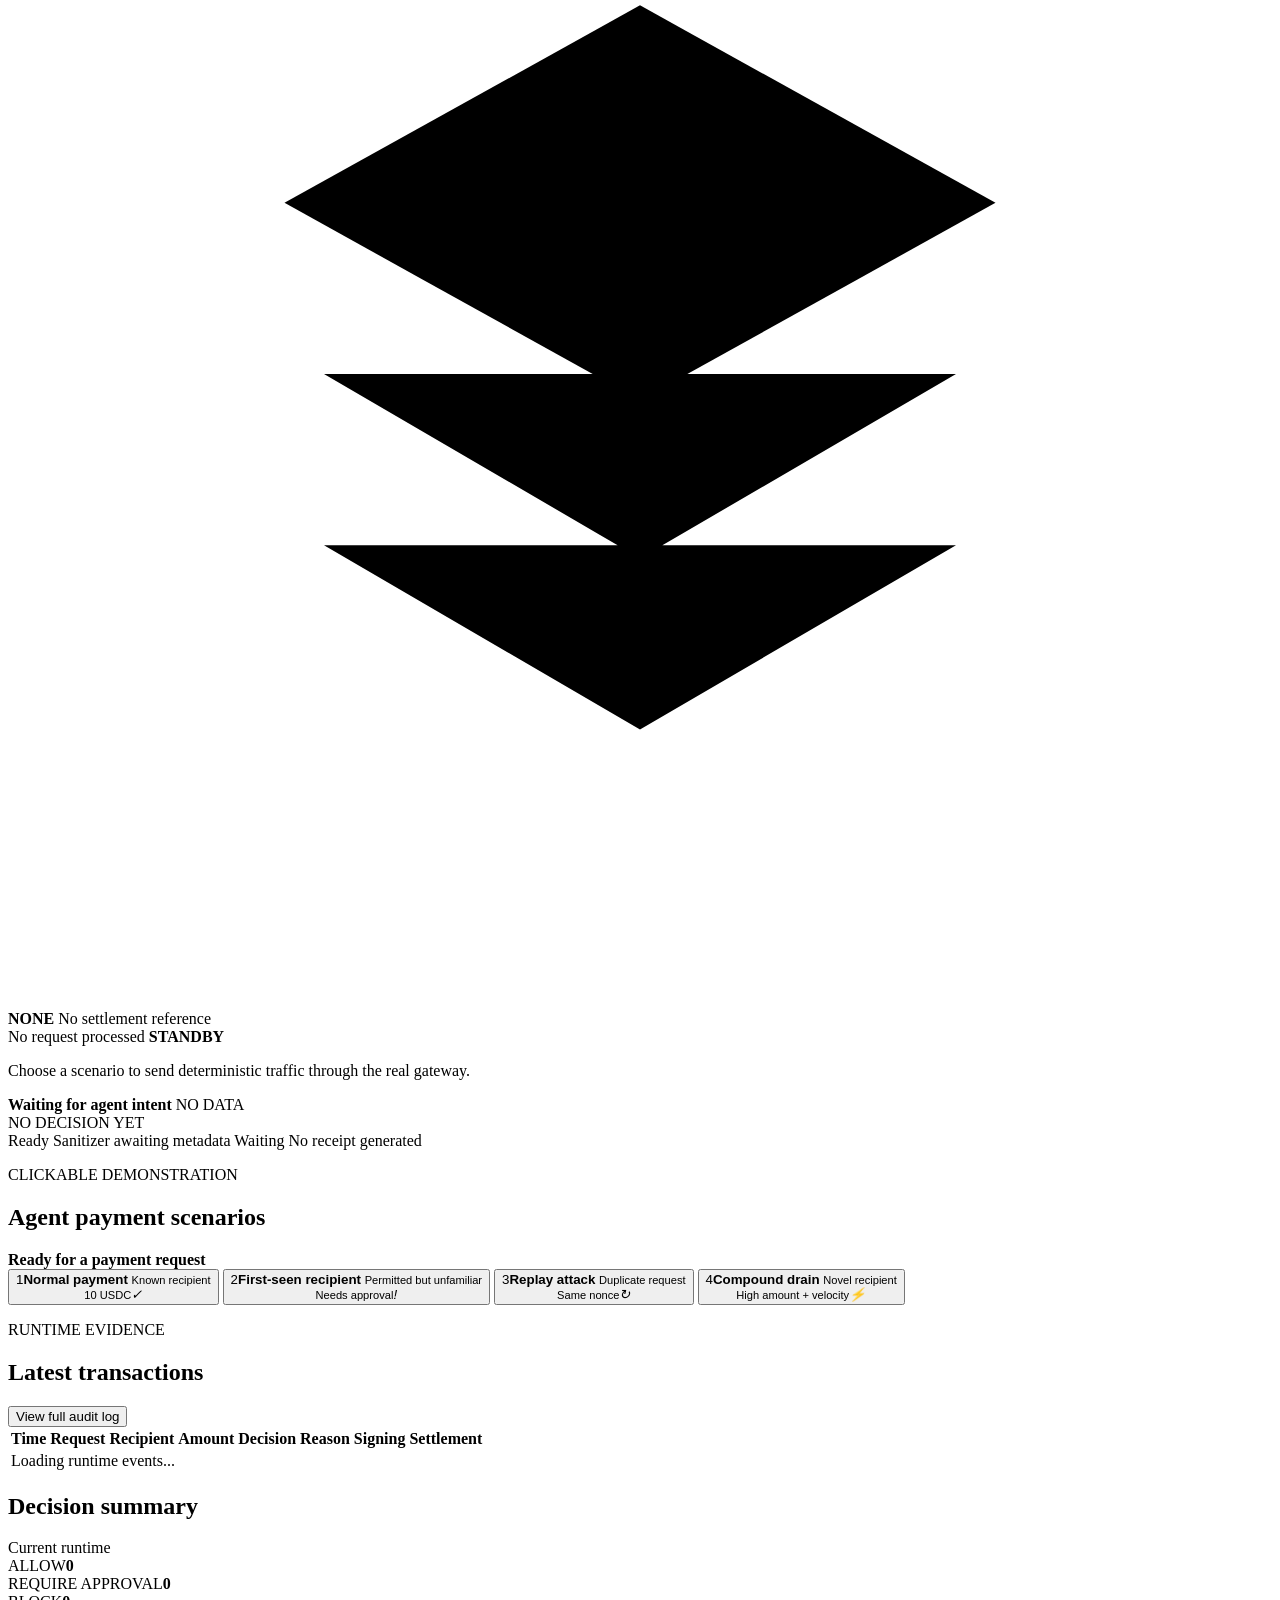
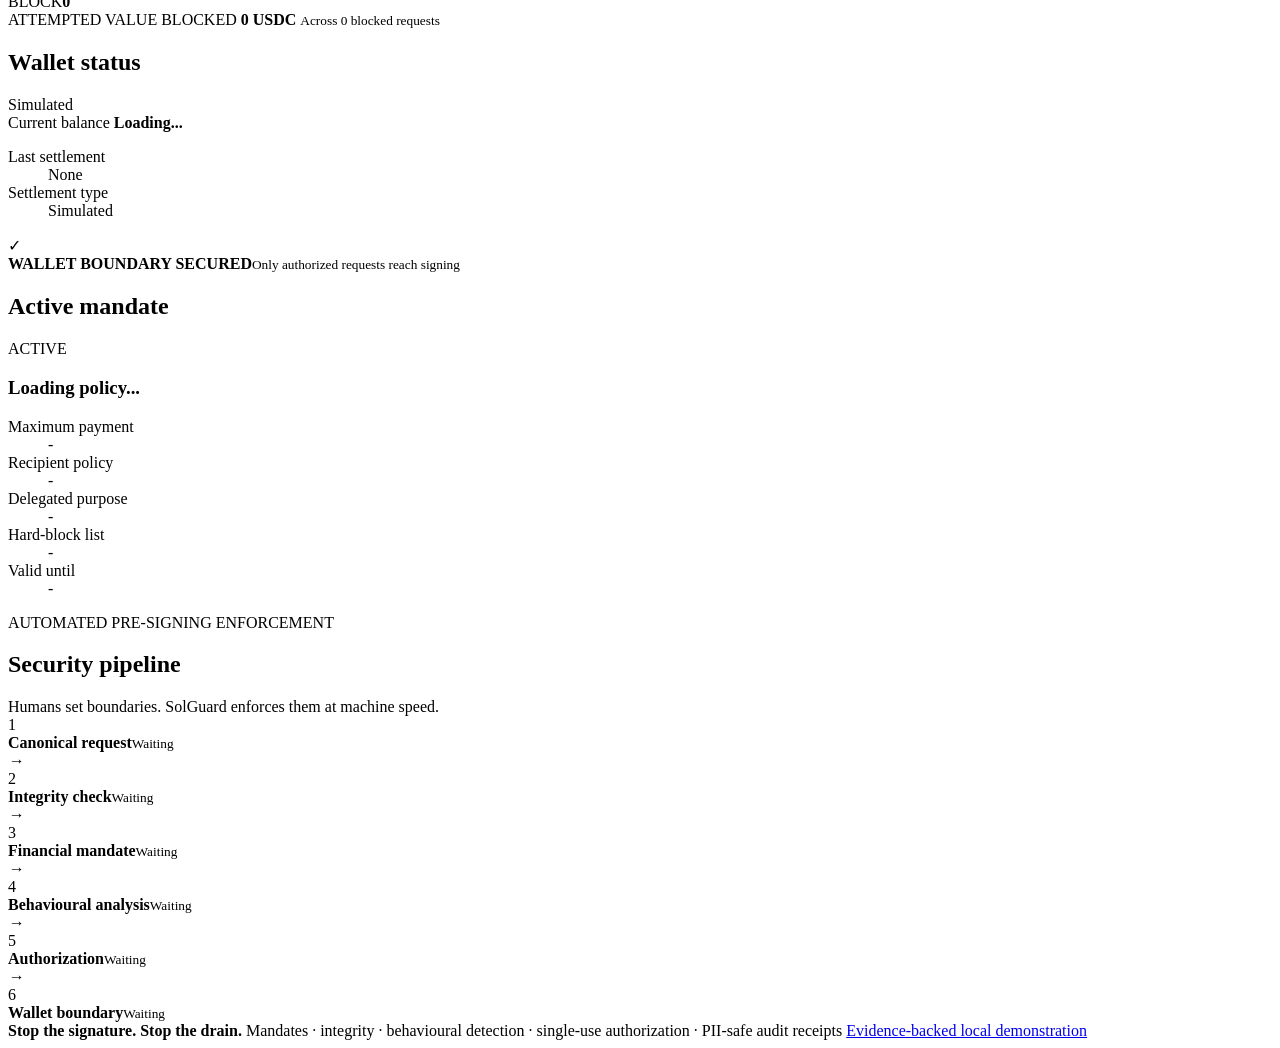
==== commit c6e0dfaa: "feat: build autonomous security control plane" ====
--- a/src/solguard/dashboard_assets/index.html
+++ b/src/solguard/dashboard_assets/index.html
@@ -3,273 +3,261 @@
 <head>
   <meta charset="utf-8">
   <meta name="viewport" content="width=device-width, initial-scale=1">
-  <meta name="description" content="Live SolGuard pre-signing security demonstration">
-  <title>SolGuard Live Security Console</title>
+  <meta name="description" content="SolGuard autonomous payment security control plane">
+  <title>SolGuard | Autonomous Payment Security</title>
   <link rel="stylesheet" href="/styles.css">
   <script src="/app.js" defer></script>
 </head>
 <body data-decision="idle">
   <div class="background-grid" aria-hidden="true"></div>
-  <main class="shell">
-    <header class="topbar">
-      <div class="brand-lockup">
-        <div class="brand-mark" aria-hidden="true">
-          <svg viewBox="0 0 48 48" role="img">
-            <path d="M24 4 40 10v12c0 10.6-6.1 18.2-16 22C14.1 40.2 8 32.6 8 22V10l16-6Z" fill="none" stroke="currentColor" stroke-width="3"/>
-            <path d="m16.5 24 5 5 10-11" fill="none" stroke="currentColor" stroke-linecap="round" stroke-linejoin="round" stroke-width="3"/>
-          </svg>
+  <header class="topbar">
+    <a class="brand" href="#overview" aria-label="SolGuard dashboard home">
+      <span class="brand-mark" aria-hidden="true">
+        <svg viewBox="0 0 48 48">
+          <path d="M24 3 41 10v13c0 11-6.5 18.5-17 22C13.5 41.5 7 34 7 23V10l17-7Z" fill="none" stroke="currentColor" stroke-width="2.5"/>
+          <rect x="17" y="20" width="14" height="12" rx="2" fill="none" stroke="currentColor" stroke-width="2"/>
+          <path d="M20 20v-3.5a4 4 0 0 1 8 0V20M24 24v4" fill="none" stroke="currentColor" stroke-linecap="round" stroke-width="2"/>
+        </svg>
+      </span>
+      <span><strong>SOLGUARD</strong><small>Pre-Signing Security Gateway for Autonomous Agent Payments</small></span>
+    </a>
+    <div class="demo-mode" aria-label="Demonstration environment">
+      <strong><i aria-hidden="true"></i> LIVE DEMO &middot; SIMULATION MODE</strong>
+      <small>No real funds &middot; Deterministic traffic</small>
+    </div>
+    <div class="top-actions">
+      <button class="secondary-button" type="button" id="open-audit-top">View audit</button>
+      <button class="secondary-button" type="button" data-action="reset">
+        <svg viewBox="0 0 24 24" aria-hidden="true"><path d="M20 11a8 8 0 1 0-2.3 5.7M20 4v7h-7"/></svg>
+        Reset demo
+      </button>
+    </div>
+  </header>
+
+  <div class="app-shell">
+    <aside class="sidebar" aria-label="Dashboard navigation">
+      <nav>
+        <a class="active" href="#overview"><span class="nav-icon">&#8962;</span>Dashboard</a>
+        <a href="#transactions"><span class="nav-icon">&#8644;</span>Transactions</a>
+        <a href="#mandate"><span class="nav-icon">&#9638;</span>Mandate</a>
+        <a href="#pipeline"><span class="nav-icon">&#10230;</span>Security path</a>
+        <a href="#audit"><span class="nav-icon">&#10003;</span>Audit evidence</a>
+      </nav>
+
+      <section class="system-card" aria-label="System status">
+        <span>System status</span>
+        <strong id="system-status"><i aria-hidden="true"></i> OPERATIONAL</strong>
+        <small>Local engine connected</small>
+        <dl>
+          <div><dt>Version</dt><dd>v0.1.0-demo</dd></div>
+          <div><dt>Settlement</dt><dd>Local simulation</dd></div>
+          <div><dt>Traffic</dt><dd>Deterministic</dd></div>
+        </dl>
+      </section>
+
+      <div class="company-mark">
+        <span class="mini-shield" aria-hidden="true">SG</span>
+        <span>ShieldTech Ltd</span>
+      </div>
+    </aside>
+
+    <main class="dashboard" id="overview">
+      <div class="dashboard-grid">
+        <section class="primary-column">
+          <section class="panel security-overview" aria-labelledby="overview-title">
+            <div class="panel-heading">
+              <div>
+                <p class="eyebrow">AUTONOMOUS SECURITY CONTROL PLANE</p>
+                <h1 id="overview-title">Live security overview</h1>
+              </div>
+              <div class="active-scenario">
+                <span>Active scenario</span>
+                <strong id="scenario-name">Ready</strong>
+              </div>
+            </div>
+
+            <div class="control-flow" aria-label="Agent payment protection flow">
+              <article class="flow-node agent-node">
+                <span class="node-label">AGENT</span>
+                <small>Autonomous AI</small>
+                <svg viewBox="0 0 96 96" aria-hidden="true">
+                  <circle cx="48" cy="48" r="36"/><rect x="27" y="34" width="42" height="32" rx="12"/>
+                  <circle cx="39" cy="48" r="3"/><circle cx="57" cy="48" r="3"/><path d="M39 58h18M48 25v-8M32 28l-5-7M64 28l5-7"/>
+                </svg>
+                <strong id="agent-state">READY</strong>
+              </article>
+
+              <span class="flow-arrow" aria-hidden="true">&rarr;</span>
+
+              <article class="flow-node guard-node">
+                <div class="guard-title">
+                  <span class="guard-shield" aria-hidden="true">SG</span>
+                  <div><strong>SOLGUARD</strong><small>Pre-signing gateway</small></div>
+                </div>
+                <ul class="guard-checks">
+                  <li id="integrity-check"><i>&check;</i><span>Integrity check</span></li>
+                  <li id="mandate-check"><i>&check;</i><span>Financial mandate</span></li>
+                  <li id="behaviour-check"><i>&check;</i><span>Behavioural analysis</span></li>
+                  <li id="authorization-check"><i>&check;</i><span>Authorization decision</span></li>
+                </ul>
+              </article>
+
+              <span class="flow-arrow" aria-hidden="true">&rarr;</span>
+
+              <article class="flow-node wallet-node">
+                <span class="node-label">WALLET BOUNDARY</span>
+                <small>Signer protection</small>
+                <svg viewBox="0 0 96 96" aria-hidden="true">
+                  <circle cx="48" cy="48" r="36"/><rect x="31" y="43" width="34" height="27" rx="4"/>
+                  <path d="M37 43v-8a11 11 0 0 1 22 0v8"/>
+                </svg>
+                <strong id="signer-state">WAITING</strong>
+                <span id="signer-detail" class="sr-only">No payment evaluated</span>
+              </article>
+
+              <span class="flow-arrow" aria-hidden="true">&rarr;</span>
+
+              <article class="flow-node settlement-node">
+                <span class="node-label">SETTLEMENT</span>
+                <small>Simulated</small>
+                <svg viewBox="0 0 96 96" aria-hidden="true">
+                  <path d="m48 20 27 15-27 15-27-15 27-15Z"/><path d="m24 48 24 14 24-14M24 61l24 14 24-14"/>
+                </svg>
+                <strong id="settlement-state">NONE</strong>
+                <span id="settlement-detail" class="sr-only">No settlement reference</span>
+              </article>
+            </div>
+
+            <div class="decision-ribbon" aria-live="polite">
+              <span class="decision-dot" aria-hidden="true"></span>
+              <div>
+                <span id="decision-request">No request processed</span>
+                <strong id="decision-value" class="decision-value">STANDBY</strong>
+              </div>
+              <p id="decision-copy">Choose a scenario to send deterministic traffic through the real gateway.</p>
+              <div class="decision-meta">
+                <strong id="decision-amount">Waiting for agent intent</strong>
+                <span id="decision-latency">NO DATA</span>
+              </div>
+            </div>
+            <div id="reason-list" class="reason-list" aria-label="Decision reasons">
+              <span class="reason-chip neutral">NO DECISION YET</span>
+            </div>
+            <span id="privacy-state" class="sr-only">Ready</span>
+            <span id="privacy-detail" class="sr-only">Sanitizer awaiting metadata</span>
+            <span id="receipt-state" class="sr-only">Waiting</span>
+            <span id="receipt-detail" class="sr-only">No receipt generated</span>
+          </section>
+
+          <section class="panel scenarios" aria-labelledby="scenario-title">
+            <div class="compact-heading">
+              <div><p class="eyebrow">CLICKABLE DEMONSTRATION</p><h2 id="scenario-title">Agent payment scenarios</h2></div>
+              <strong id="action-status" role="status" aria-live="polite">Ready for a payment request</strong>
+            </div>
+            <div class="scenario-grid">
+              <button type="button" class="scenario-card allow-card" data-action="normal" data-scenario="NORMAL_PAYMENT">
+                <span class="scenario-number">1</span><strong>Normal payment</strong>
+                <small>Known recipient<br>10 USDC</small><i aria-hidden="true">&check;</i>
+              </button>
+              <button type="button" class="scenario-card approval-card" data-action="approval" data-scenario="NEW_RECIPIENT">
+                <span class="scenario-number">2</span><strong>First-seen recipient</strong>
+                <small>Permitted but unfamiliar<br>Needs approval</small><i aria-hidden="true">!</i>
+              </button>
+              <button type="button" class="scenario-card block-card" data-action="replay" data-scenario="REPLAY_ATTACK">
+                <span class="scenario-number">3</span><strong>Replay attack</strong>
+                <small>Duplicate request<br>Same nonce</small><i aria-hidden="true">&#8635;</i>
+              </button>
+              <button type="button" class="scenario-card block-card" data-action="attack" data-scenario="COMPOUND_DRAIN">
+                <span class="scenario-number">4</span><strong>Compound drain</strong>
+                <small>Novel recipient<br>High amount + velocity</small><i aria-hidden="true">&#9889;</i>
+              </button>
+            </div>
+          </section>
+
+          <section class="panel transaction-panel" id="transactions" aria-labelledby="transactions-title">
+            <div class="compact-heading">
+              <div><p class="eyebrow">RUNTIME EVIDENCE</p><h2 id="transactions-title">Latest transactions</h2></div>
+              <button type="button" class="text-button" id="open-audit">View full audit log</button>
+            </div>
+            <div class="table-wrap">
+              <table>
+                <thead><tr><th>Time</th><th>Request</th><th>Recipient</th><th>Amount</th><th>Decision</th><th>Reason</th><th>Signing</th><th>Settlement</th></tr></thead>
+                <tbody id="event-list"><tr><td colspan="8" class="empty">Loading runtime events...</td></tr></tbody>
+              </table>
+            </div>
+          </section>
+        </section>
+
+        <aside class="evidence-rail" aria-label="Runtime decision evidence">
+          <section class="panel summary-card">
+            <div class="rail-heading"><h2>Decision summary</h2><span>Current runtime</span></div>
+            <div class="decision-counts">
+              <article class="allow-count"><span>ALLOW</span><strong id="allow-count">0</strong></article>
+              <article class="approval-count"><span>REQUIRE APPROVAL</span><strong id="approval-count">0</strong></article>
+              <article class="block-count"><span>BLOCK</span><strong id="block-count">0</strong></article>
+            </div>
+            <article class="blocked-value">
+              <span>ATTEMPTED VALUE BLOCKED</span>
+              <strong id="protected-value">0 USDC</strong>
+              <small id="blocked-context">Across 0 blocked requests</small>
+            </article>
+          </section>
+
+          <section class="panel wallet-card">
+            <div class="rail-heading"><h2>Wallet status</h2><span>Simulated</span></div>
+            <span>Current balance</span>
+            <strong id="wallet-balance" class="wallet-balance">Loading...</strong>
+            <dl>
+              <div><dt>Last settlement</dt><dd id="last-settlement">None</dd></div>
+              <div><dt>Settlement type</dt><dd id="settlement-type">Simulated</dd></div>
+            </dl>
+            <div class="secured-badge"><span aria-hidden="true">&#10003;</span><div><strong>WALLET BOUNDARY SECURED</strong><small>Only authorized requests reach signing</small></div></div>
+          </section>
+
+          <section class="panel mandate-card" id="mandate">
+            <div class="rail-heading"><h2>Active mandate</h2><span id="mandate-status">ACTIVE</span></div>
+            <h3 id="mandate-heading">Loading policy...</h3>
+            <dl>
+              <div><dt>Maximum payment</dt><dd id="mandate-limit">-</dd></div>
+              <div><dt>Recipient policy</dt><dd id="mandate-mode">-</dd></div>
+              <div><dt>Delegated purpose</dt><dd id="mandate-purpose">-</dd></div>
+              <div><dt>Hard-block list</dt><dd id="mandate-blocked">-</dd></div>
+              <div><dt>Valid until</dt><dd id="mandate-valid-until">-</dd></div>
+            </dl>
+          </section>
+        </aside>
+      </div>
+
+      <section class="panel pipeline-panel" id="pipeline" aria-labelledby="pipeline-title">
+        <div class="compact-heading">
+          <div><p class="eyebrow">AUTOMATED PRE-SIGNING ENFORCEMENT</p><h2 id="pipeline-title">Security pipeline</h2></div>
+          <span>Humans set boundaries. SolGuard enforces them at machine speed.</span>
         </div>
-        <div>
-          <p class="eyebrow">AUTONOMOUS PAYMENT DEFENCE</p>
-          <strong class="brand-name">SolGuard</strong>
+        <div class="pipeline">
+          <article class="pipeline-step" data-pipeline="normalize"><span>1</span><div><strong>Canonical request</strong><small>Waiting</small></div></article><i>&rarr;</i>
+          <article class="pipeline-step" data-pipeline="integrity"><span>2</span><div><strong>Integrity check</strong><small>Waiting</small></div></article><i>&rarr;</i>
+          <article class="pipeline-step" data-pipeline="mandate"><span>3</span><div><strong>Financial mandate</strong><small>Waiting</small></div></article><i>&rarr;</i>
+          <article class="pipeline-step" data-pipeline="behaviour"><span>4</span><div><strong>Behavioural analysis</strong><small>Waiting</small></div></article><i>&rarr;</i>
+          <article class="pipeline-step" data-pipeline="authorization"><span>5</span><div><strong>Authorization</strong><small>Waiting</small></div></article><i>&rarr;</i>
+          <article class="pipeline-step" data-pipeline="wallet"><span>6</span><div><strong>Wallet boundary</strong><small>Waiting</small></div></article>
         </div>
-      </div>
-      <nav class="site-nav" aria-label="Dashboard sections">
-        <a href="#scenarios">Live scenarios</a>
-        <a href="#pipeline">Security path</a>
-        <a href="#capabilities">What is built</a>
-        <a href="#evidence">Evidence</a>
-      </nav>
-      <div class="environment" aria-label="Demonstration environment">
-        <span class="environment-pill"><i aria-hidden="true"></i>LOCAL ENGINE ONLINE</span>
-        <span>Simulated wallet · No real funds</span>
-      </div>
-    </header>
-
-    <section class="hero" aria-labelledby="hero-heading">
-      <div>
-        <p class="section-label">PRE-SIGNING SECURITY GATEWAY</p>
-        <h1 id="hero-heading">Stop the signature.<br><span>Stop the drain.</span></h1>
-      </div>
-      <p class="hero-copy">Every number and status on this screen is computed from the local gateway processing the demonstration traffic.</p>
-    </section>
-
-    <section class="product-flow" aria-label="SolGuard product position">
-      <article>
-        <span>01 · UNTRUSTED</span>
-        <strong>Autonomous agent</strong>
-        <p>Proposes a payment intent at machine speed.</p>
-      </article>
-      <i aria-hidden="true">→</i>
-      <article class="product-core">
-        <span>02 · ENFORCE</span>
-        <strong>SolGuard gateway</strong>
-        <p>Applies mandate, integrity and behavioural controls before signing.</p>
-      </article>
-      <i aria-hidden="true">→</i>
-      <article>
-        <span>03 · PROTECTED</span>
-        <strong>Wallet boundary</strong>
-        <p>Receives authorization only when the request is allowed.</p>
-      </article>
-    </section>
-
-    <section id="scenarios" class="scenario-section" aria-labelledby="scenario-heading">
-      <div class="section-heading">
-        <div>
-          <p class="section-label">CLICKABLE PRODUCT DEMONSTRATION</p>
-          <h2 id="scenario-heading">Choose what the agent attempts</h2>
-        </div>
-        <p>Each scenario resets and submits deterministic simulated traffic through the actual Python gateway.</p>
-      </div>
-      <div class="scenario-grid">
-        <button type="button" class="scenario-card allow-scenario" data-action="normal" data-scenario="NORMAL_PAYMENT">
-          <span class="scenario-number">01</span>
-          <span class="scenario-outcome allow">ALLOW</span>
-          <strong>Normal API purchase</strong>
-          <small>Known recipient · 10 USDC · within mandate</small>
-        </button>
-        <button type="button" class="scenario-card approval-scenario" data-action="approval" data-scenario="NEW_RECIPIENT">
-          <span class="scenario-number">02</span>
-          <span class="scenario-outcome approval">APPROVAL</span>
-          <strong>First-seen recipient</strong>
-          <small>Permitted request · unfamiliar destination</small>
-        </button>
-        <button type="button" class="scenario-card block-scenario" data-action="replay" data-scenario="REPLAY_ATTACK">
-          <span class="scenario-number">03</span>
-          <span class="scenario-outcome block">BLOCK</span>
-          <strong>Replay intercepted request</strong>
-          <small>Same request ID and nonce submitted twice</small>
-        </button>
-        <button type="button" class="scenario-card block-scenario" data-action="attack" data-scenario="COMPOUND_DRAIN">
-          <span class="scenario-number">04</span>
-          <span class="scenario-outcome block">BLOCK</span>
-          <strong>Compromised wallet drain</strong>
-          <small>New recipient · high velocity · amount ≥ 2× baseline</small>
-        </button>
-      </div>
-    </section>
-
-    <section class="control-bar" aria-label="Live demonstration controls">
-      <div class="control-copy">
-        <span id="scenario-name">LIVE SCENARIO</span>
-        <strong id="action-status" role="status" aria-live="polite">Ready for a payment request</strong>
-      </div>
-      <div class="actions">
-        <button type="button" class="reset" data-action="reset" aria-label="Reset local demonstration">Reset</button>
-      </div>
-    </section>
-
-    <section id="demo" class="decision-stage" aria-label="Latest pre-signing security proof">
-      <article class="decision-card" aria-live="polite">
-        <div class="decision-card-head">
-          <div>
-            <p class="section-label">LIVE GATEWAY DECISION</p>
-            <span id="decision-request">No request processed</span>
-          </div>
-          <span id="decision-latency" class="latency">NO DATA</span>
-        </div>
-        <div class="decision-main">
-          <span class="decision-indicator" aria-hidden="true"><i></i></span>
-          <div>
-            <strong id="decision-value" class="decision-value">STANDBY</strong>
-            <p id="decision-amount" class="decision-amount">Waiting for agent intent</p>
-          </div>
-        </div>
-        <p id="decision-copy" class="decision-copy">Run a normal payment or trigger the compromised-agent sequence to create live security evidence.</p>
-        <div id="reason-list" class="reason-list" aria-label="Decision reasons">
-          <span class="reason-chip neutral">NO DECISION YET</span>
-        </div>
-      </article>
-
-      <aside class="proof-panel" aria-label="Enforcement evidence">
-        <div class="proof-heading">
-          <div>
-            <p class="section-label">ENFORCEMENT EVIDENCE</p>
-            <h2>What reached the wallet?</h2>
-          </div>
-          <span class="live-badge"><i aria-hidden="true"></i>LIVE</span>
-        </div>
-        <div class="proof-grid">
-          <article class="proof-item">
-            <span>Wallet boundary</span>
-            <strong id="signer-state">WAITING</strong>
-            <small id="signer-detail">No payment evaluated</small>
-          </article>
-          <article class="proof-item">
-            <span>Settlement</span>
-            <strong id="settlement-state">NONE</strong>
-            <small id="settlement-detail">No settlement reference</small>
-          </article>
-          <article class="proof-item">
-            <span>Safe telemetry</span>
-            <strong id="privacy-state">READY</strong>
-            <small id="privacy-detail">Sanitizer awaiting metadata</small>
-          </article>
-          <article class="proof-item">
-            <span>Decision receipt</span>
-            <strong id="receipt-state">WAITING</strong>
-            <small id="receipt-detail">No receipt generated</small>
-          </article>
-        </div>
-      </aside>
-    </section>
-
-    <section class="metric-strip" aria-label="Runtime-computed metrics">
-      <article>
-        <span>SIMULATED WALLET BALANCE</span>
-        <strong id="wallet-balance">Loading…</strong>
-        <small>Derived from the settlement adapter</small>
-      </article>
-      <article class="blocked-metric">
-        <span>ATTEMPTED VALUE BLOCKED</span>
-        <strong id="protected-value">Loading…</strong>
-        <small>Sum of gateway-blocked requests</small>
-      </article>
-      <article>
-        <span>GATEWAY DECISIONS</span>
-        <strong id="decision-total">Loading…</strong>
-        <small id="decision-breakdown">Waiting for runtime state</small>
-      </article>
-    </section>
-
-    <section class="mandate" aria-labelledby="mandate-heading">
-      <div>
-        <p class="section-label">ACTIVE FINANCIAL MANDATE</p>
-        <h2 id="mandate-heading">Loading policy…</h2>
-      </div>
-      <dl>
-        <div><dt>Delegated purpose</dt><dd id="mandate-purpose">—</dd></div>
-        <div><dt>Maximum payment</dt><dd id="mandate-limit">—</dd></div>
-        <div><dt>Recipient policy</dt><dd id="mandate-mode">—</dd></div>
-        <div><dt>Hard-block list</dt><dd id="mandate-blocked">—</dd></div>
-      </dl>
-    </section>
-
-    <section id="pipeline" class="pipeline-section" aria-labelledby="pipeline-heading">
-      <div class="section-heading">
-        <div>
-          <p class="section-label">PRE-SIGNING SECURITY PATH</p>
-          <h2 id="pipeline-heading">What happened inside SolGuard</h2>
-        </div>
-        <p>The latest request highlights the exact boundary that allowed, paused or blocked it.</p>
-      </div>
-      <div class="pipeline" aria-label="Gateway security pipeline">
-        <article class="pipeline-step" data-pipeline="normalize">
-          <span>01</span><strong>Canonical request</strong><small>Waiting</small>
-        </article>
-        <i aria-hidden="true">→</i>
-        <article class="pipeline-step" data-pipeline="integrity">
-          <span>02</span><strong>Integrity + nonce</strong><small>Waiting</small>
-        </article>
-        <i aria-hidden="true">→</i>
-        <article class="pipeline-step" data-pipeline="mandate">
-          <span>03</span><strong>Financial mandate</strong><small>Waiting</small>
-        </article>
-        <i aria-hidden="true">→</i>
-        <article class="pipeline-step" data-pipeline="behaviour">
-          <span>04</span><strong>Behaviour rules</strong><small>Waiting</small>
-        </article>
-        <i aria-hidden="true">→</i>
-        <article class="pipeline-step" data-pipeline="authorization">
-          <span>05</span><strong>Authorization</strong><small>Waiting</small>
-        </article>
-        <i aria-hidden="true">→</i>
-        <article class="pipeline-step" data-pipeline="wallet">
-          <span>06</span><strong>Wallet boundary</strong><small>Waiting</small>
-        </article>
-      </div>
-    </section>
-
-    <section id="capabilities" class="capabilities-section" aria-labelledby="capabilities-heading">
-      <div class="section-heading">
-        <div>
-          <p class="section-label">IMPLEMENTED SECURITY CONTROLS</p>
-          <h2 id="capabilities-heading">What is actually in the repository</h2>
-        </div>
-        <p>These are working modules covered by automated tests—not roadmap promises.</p>
-      </div>
-      <div class="capability-grid">
-        <article><span>POLICY</span><strong>Agent Financial Mandates</strong><p>Per-agent spend limit, permitted recipients and a hard-block list.</p></article>
-        <article><span>DETECTION</span><strong>Four explainable rules</strong><p>Amount anomaly, velocity, recipient novelty and compound drain.</p></article>
-        <article><span>INTEGRITY</span><strong>Expiry + replay protection</strong><p>Timestamp validation and atomic per-agent nonce consumption.</p></article>
-        <article><span>AUTHORIZATION</span><strong>Single-use wallet boundary</strong><p>Short-lived authorization bound to the exact canonical request.</p></article>
-        <article><span>PRIVACY</span><strong>PII-safe observability</strong><p>Bounded metadata sanitization before dashboard and audit output.</p></article>
-        <article><span>EVIDENCE</span><strong>Hash-linked audit receipts</strong><p>Stable decision reasons, safe evidence and tamper-evident chaining.</p></article>
-      </div>
-    </section>
-
-    <section id="evidence" class="feed" aria-labelledby="feed-heading">
-      <div class="feed-heading">
-        <div>
-          <p class="section-label">RUNTIME EVIDENCE STREAM</p>
-          <h2 id="feed-heading">Every request. Every decision.</h2>
-        </div>
-        <div class="legend" aria-label="Decision legend">
-          <span><i class="allow" aria-hidden="true"></i>Allowed</span>
-          <span><i class="approval" aria-hidden="true"></i>Approval required</span>
-          <span><i class="block" aria-hidden="true"></i>Blocked</span>
-        </div>
-      </div>
-      <div id="event-list" class="event-list" aria-live="polite">
-        <p class="empty">Loading runtime events…</p>
-      </div>
-    </section>
-
-    <footer>
-      <span>Evidence-backed demonstration · Local simulation only</span>
-      <span id="footer-state">Waiting for gateway state</span>
-    </footer>
-  </main>
+      </section>
+
+      <section class="proof-footer" id="capabilities">
+        <strong>Stop the signature. Stop the drain.</strong>
+        <span>Mandates &middot; integrity &middot; behavioural detection &middot; single-use authorization &middot; PII-safe audit receipts</span>
+        <a href="#audit" id="audit">Evidence-backed local demonstration</a>
+      </section>
+    </main>
+  </div>
+
+  <dialog id="audit-dialog" class="audit-dialog">
+    <form method="dialog" class="dialog-header">
+      <div><p class="eyebrow">TAMPER-EVIDENT EVIDENCE</p><h2>Audit receipt chain</h2></div>
+      <button value="close" aria-label="Close audit dialog">&times;</button>
+    </form>
+    <div class="audit-status"><span id="audit-chain-state">Checking chain...</span><span id="audit-retained">0 receipts</span></div>
+    <div id="audit-content" class="audit-content"><p>Loading audit receipts...</p></div>
+  </dialog>
 </body>
 </html>
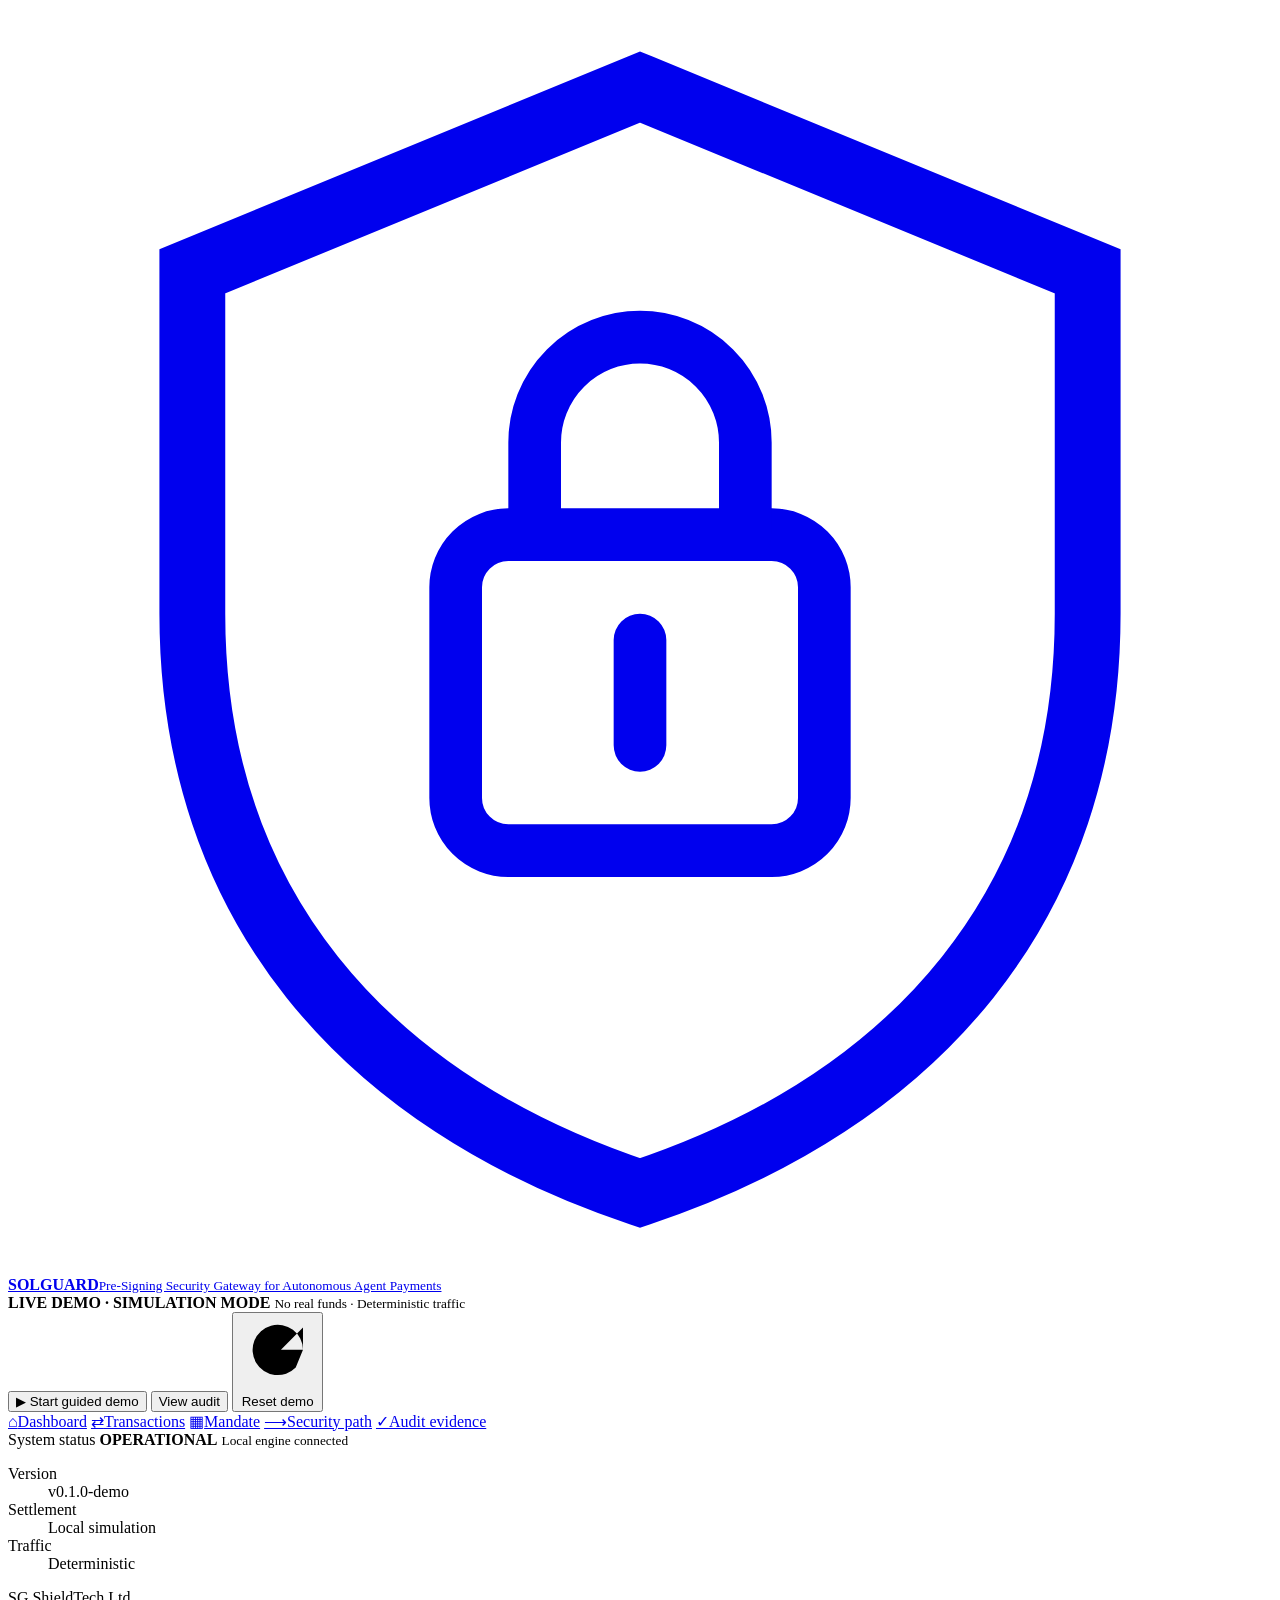
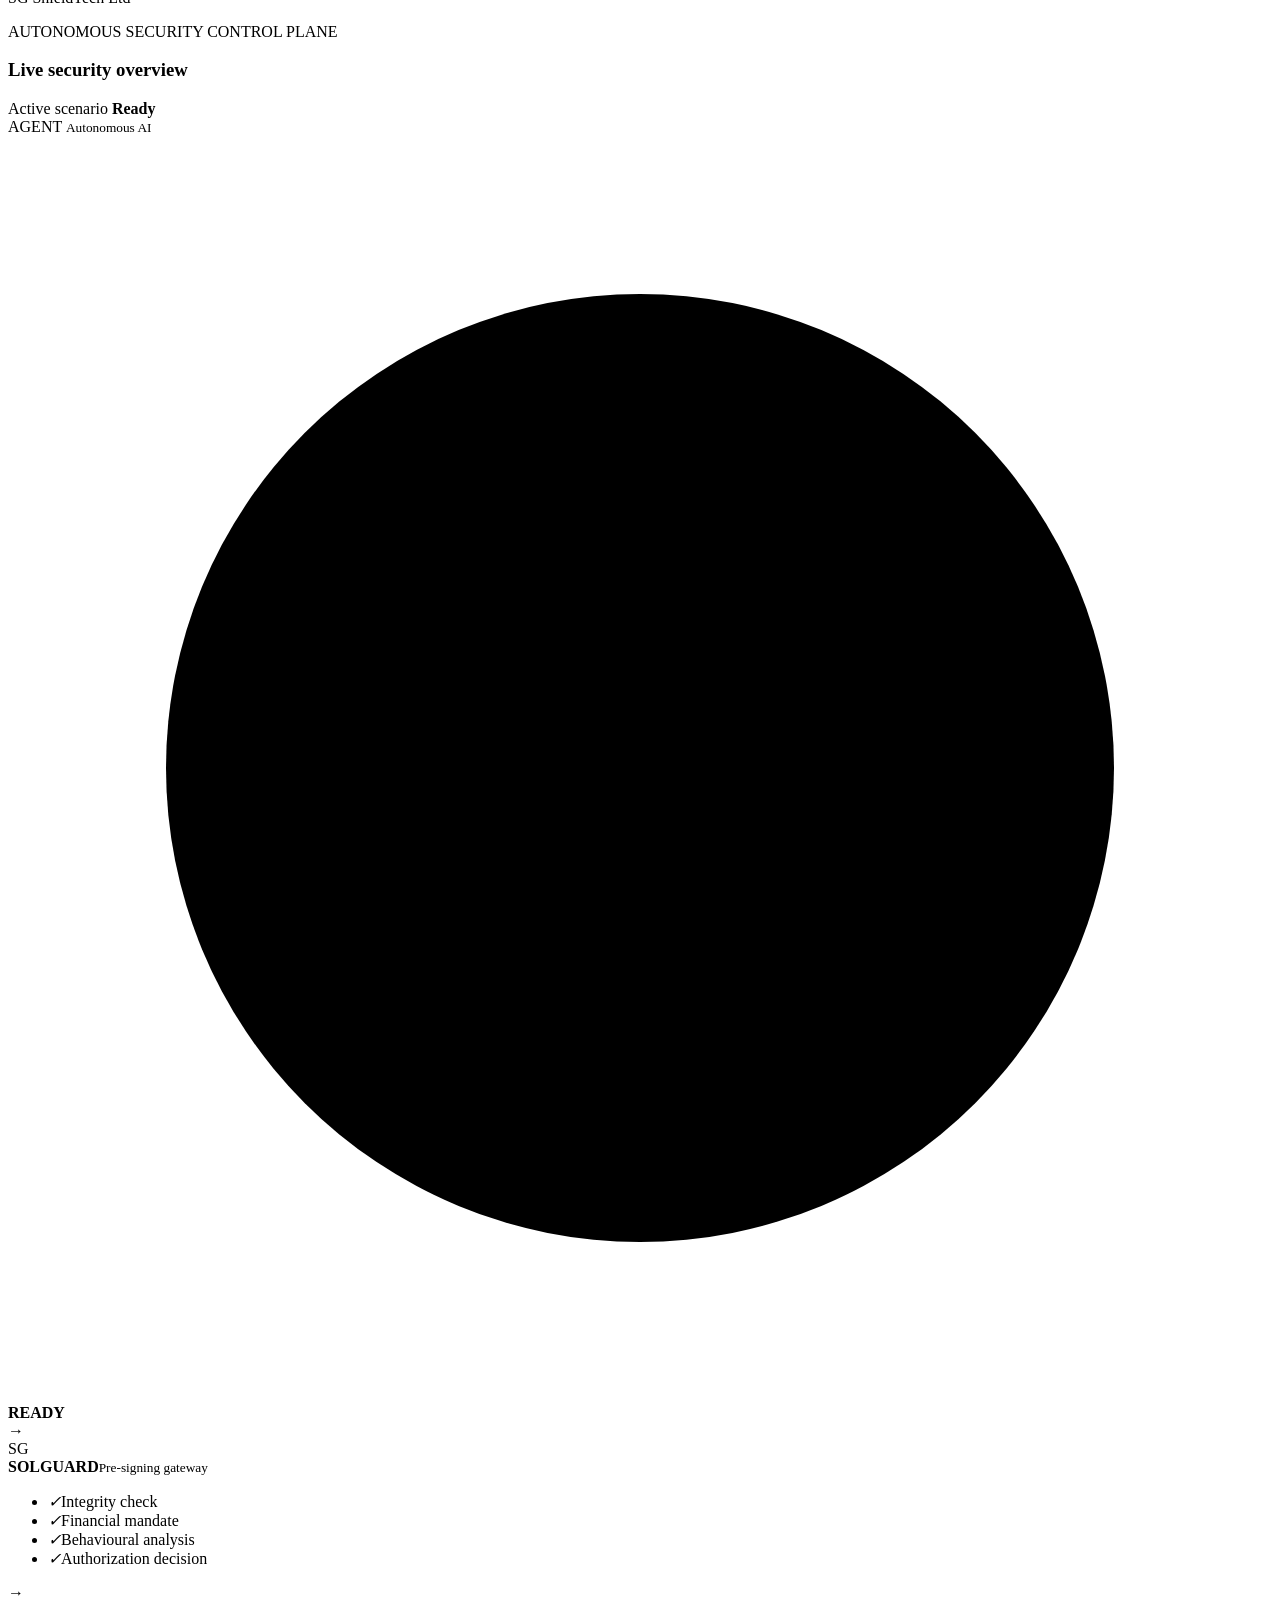
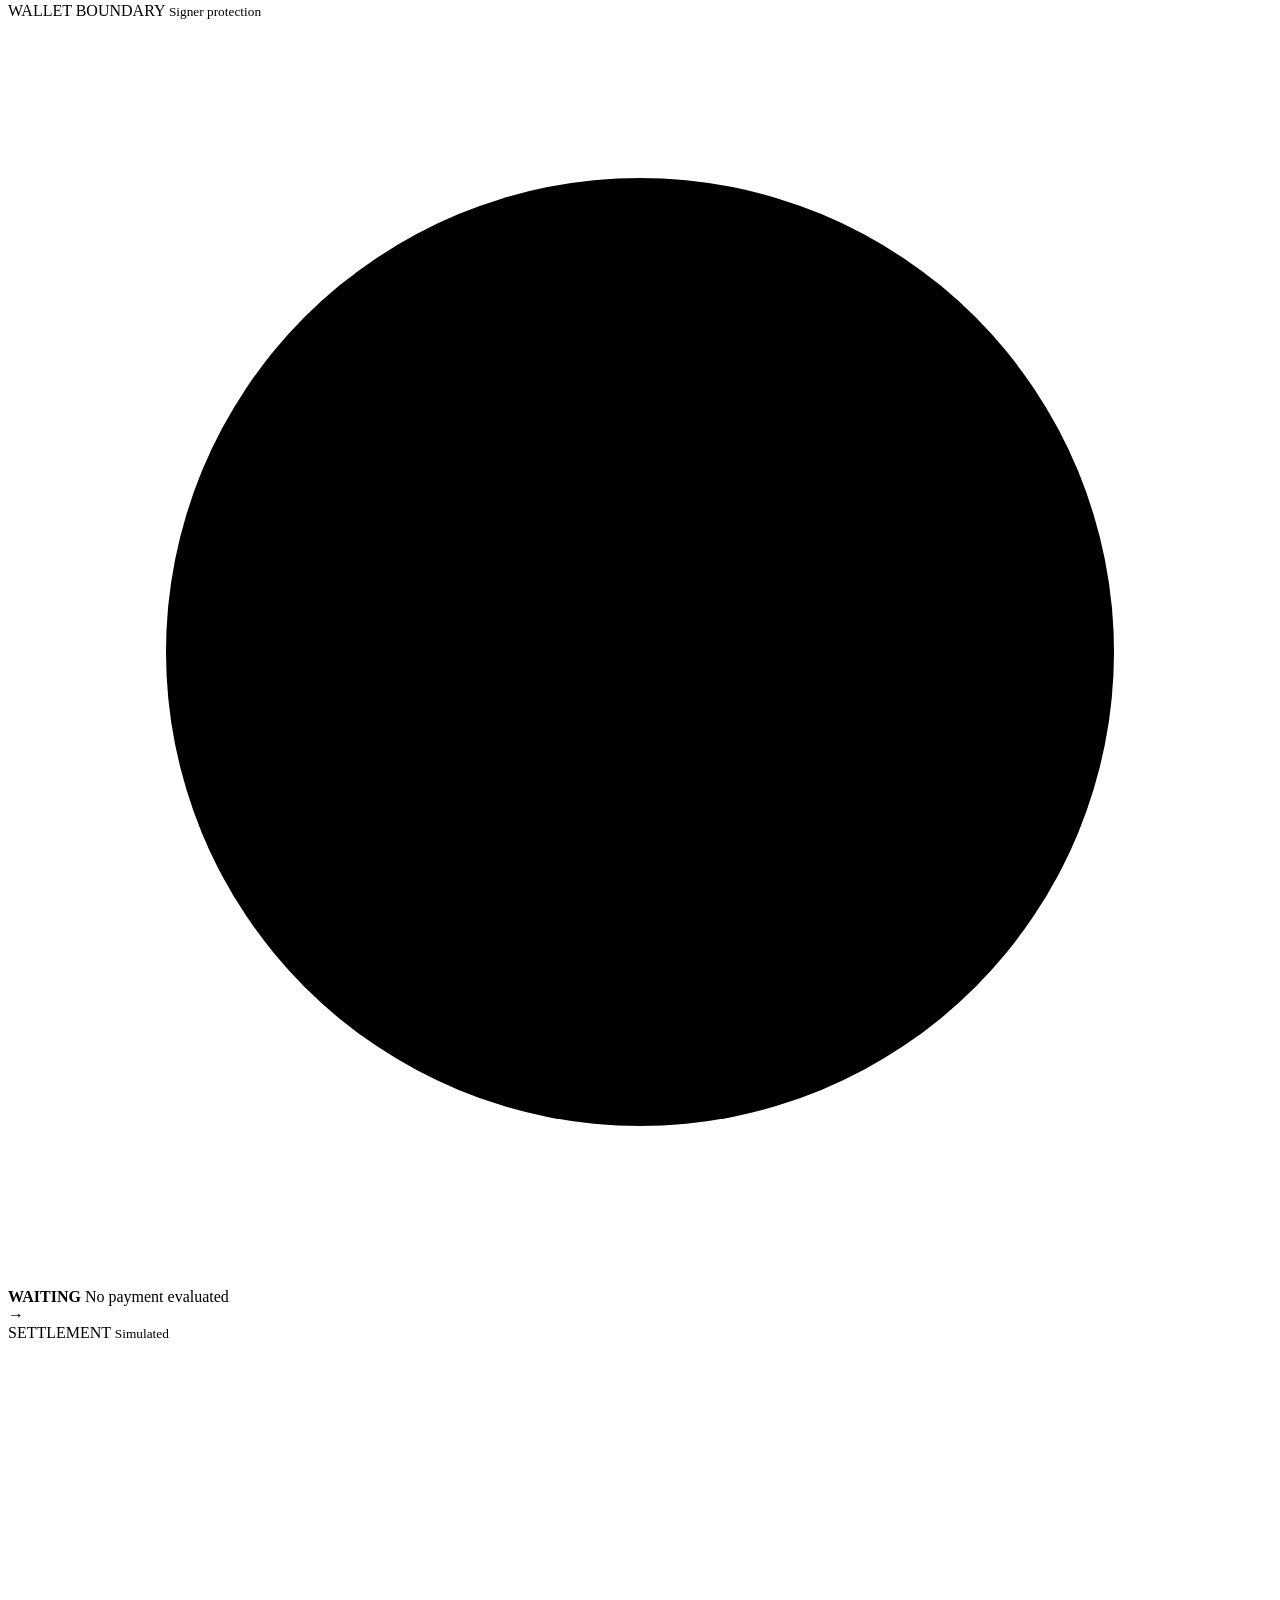
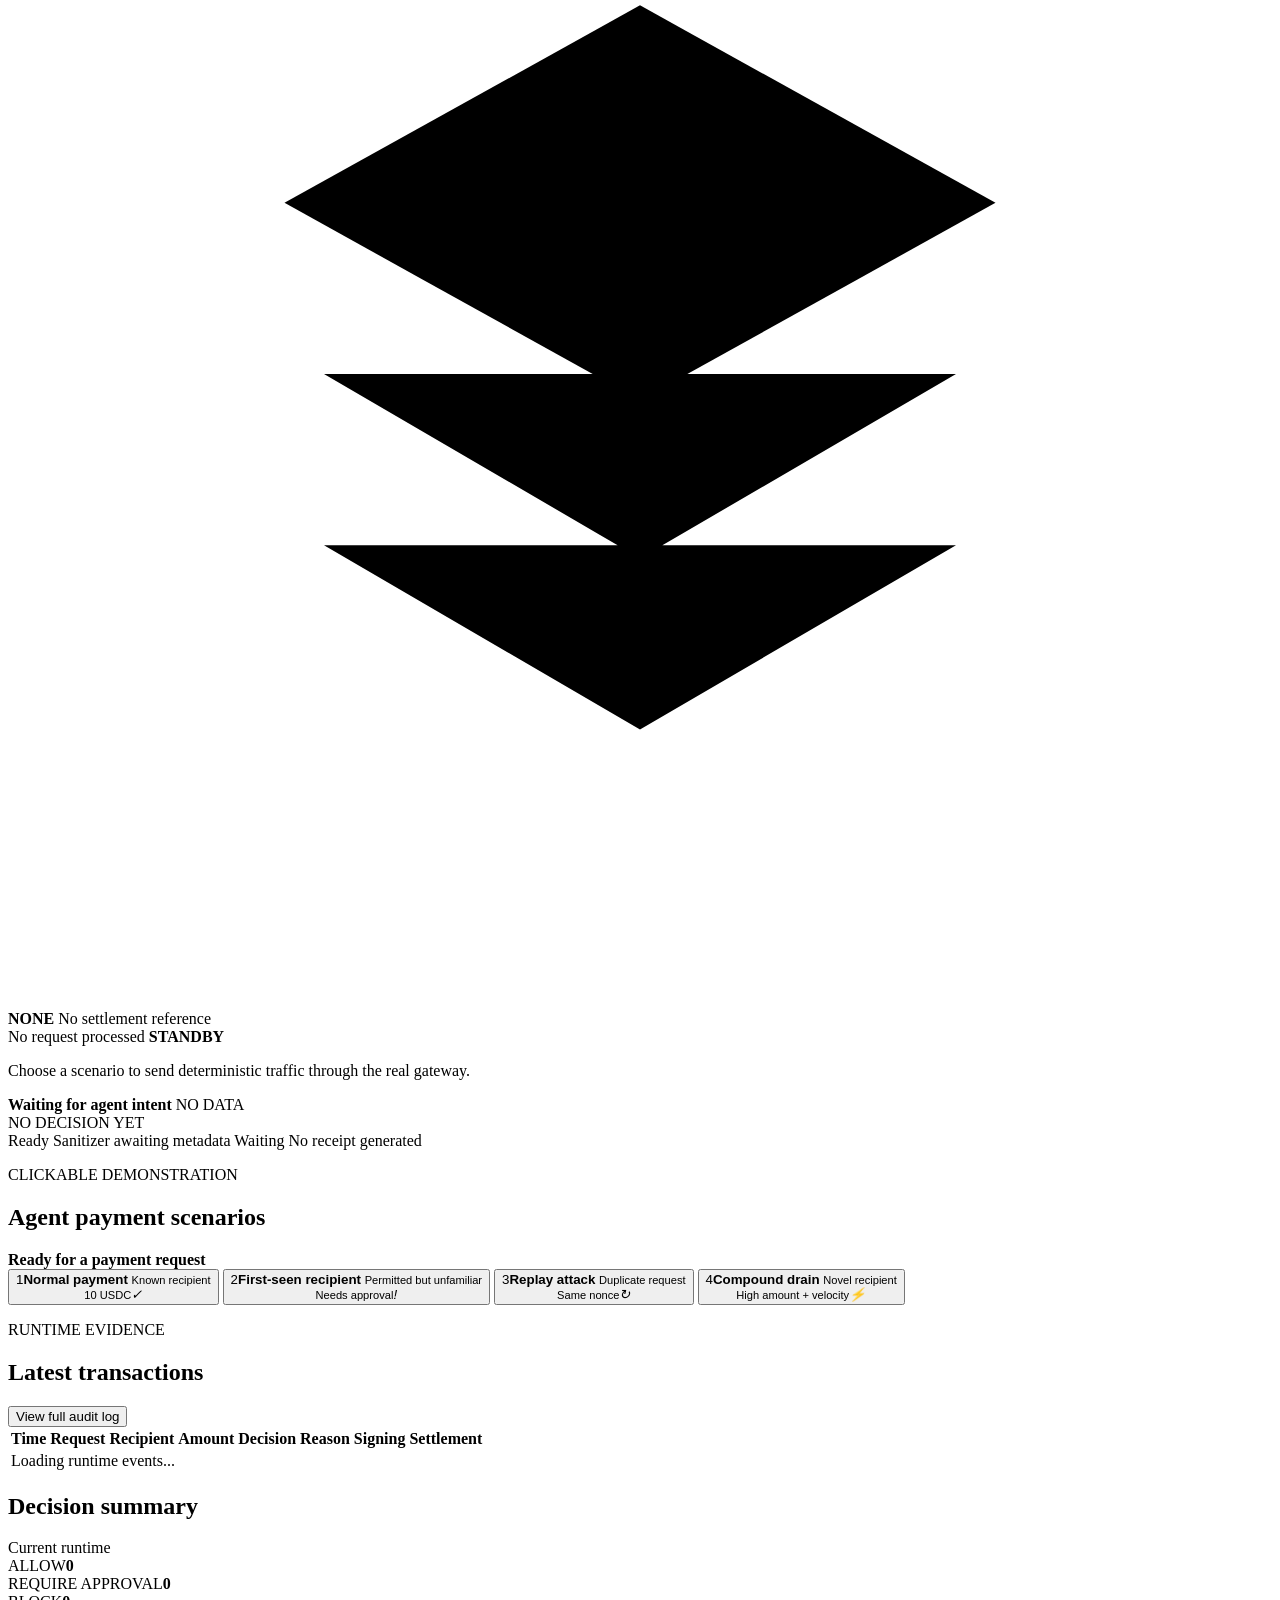
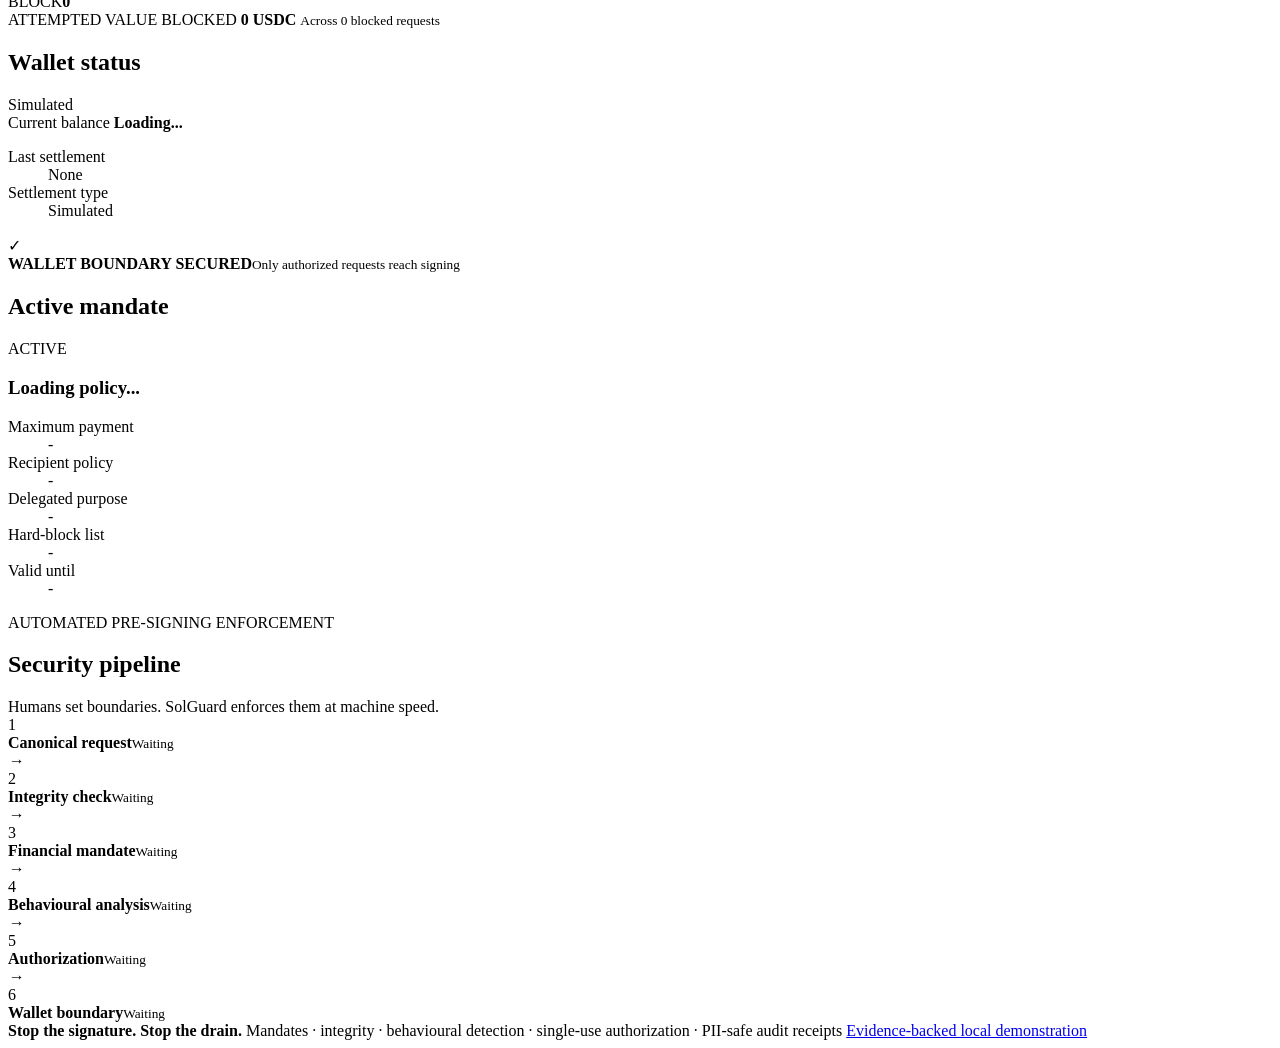
==== commit 0d681630: "feat: add guided judge walkthrough" ====
--- a/src/solguard/dashboard_assets/index.html
+++ b/src/solguard/dashboard_assets/index.html
@@ -5,6 +5,7 @@
   <meta name="viewport" content="width=device-width, initial-scale=1">
   <meta name="description" content="SolGuard autonomous payment security control plane">
   <title>SolGuard | Autonomous Payment Security</title>
+  <link rel="icon" href="/favicon.svg" type="image/svg+xml">
   <link rel="stylesheet" href="/styles.css">
   <script src="/app.js" defer></script>
 </head>
@@ -26,6 +27,10 @@
       <small>No real funds &middot; Deterministic traffic</small>
     </div>
     <div class="top-actions">
+      <button class="primary-button" type="button" id="start-guided-demo">
+        <span aria-hidden="true">&#9654;</span>
+        Start guided demo
+      </button>
       <button class="secondary-button" type="button" id="open-audit-top">View audit</button>
       <button class="secondary-button" type="button" data-action="reset">
         <svg viewBox="0 0 24 24" aria-hidden="true"><path d="M20 11a8 8 0 1 0-2.3 5.7M20 4v7h-7"/></svg>
@@ -251,6 +256,121 @@
     </main>
   </div>
 
+  <dialog id="guided-demo" class="guided-demo">
+    <div class="guide-shell">
+      <header class="guide-header">
+        <div class="guide-brand">
+          <span class="guide-brand-mark" aria-hidden="true">SG</span>
+          <div>
+            <p class="eyebrow">JUDGE WALKTHROUGH</p>
+            <h2>See one payment move through SolGuard</h2>
+          </div>
+        </div>
+        <div class="guide-truth-labels" aria-label="Demonstration evidence boundaries">
+          <span class="truth-live"><i aria-hidden="true"></i> LIVE SECURITY ENGINE</span>
+          <span class="truth-simulated">SIMULATED SETTLEMENT</span>
+        </div>
+        <button type="button" class="guide-close" id="close-guided-demo" aria-label="Close guided demo">&times;</button>
+      </header>
+
+      <div class="guide-layout">
+        <aside class="guide-scenarios" aria-labelledby="guide-scenario-title">
+          <div>
+            <p class="eyebrow">CHOOSE THE PROOF</p>
+            <h3 id="guide-scenario-title">What should the agent attempt?</h3>
+            <p>Each option sends deterministic traffic through the running Python gateway.</p>
+          </div>
+          <div class="guide-scenario-list">
+            <button type="button" data-guide-action="normal">
+              <span class="guide-scenario-icon allow">01</span>
+              <span><strong>Safe API payment</strong><small>Known recipient &middot; expected amount</small></span>
+            </button>
+            <button type="button" data-guide-action="approval">
+              <span class="guide-scenario-icon approval">02</span>
+              <span><strong>Unknown recipient</strong><small>Plausible request &middot; human review</small></span>
+            </button>
+            <button type="button" data-guide-action="replay">
+              <span class="guide-scenario-icon block">03</span>
+              <span><strong>Replay attack</strong><small>Same request &middot; duplicate nonce</small></span>
+            </button>
+            <button type="button" data-guide-action="attack" class="selected">
+              <span class="guide-scenario-icon block">04</span>
+              <span><strong>Compound drain</strong><small>Novel recipient &middot; burst velocity</small></span>
+            </button>
+          </div>
+          <div class="guide-boundary-note">
+            <strong>Honest evidence boundary</strong>
+            <p>The gateway decision and audit receipt are computed live. Wallet settlement remains clearly labelled simulation.</p>
+          </div>
+        </aside>
+
+        <main class="guide-main">
+          <div class="guide-progress-row">
+            <div>
+              <span id="guide-step-count">READY TO START</span>
+              <strong id="guide-progress-label">Choose a scenario</strong>
+            </div>
+            <div class="guide-progress-track" id="guide-progress-track" aria-label="Walkthrough progress"></div>
+          </div>
+
+          <section class="guide-stage" aria-live="polite">
+            <div class="guide-stage-copy">
+              <p class="eyebrow" id="guide-kicker">THE MISSION</p>
+              <h2 id="guide-title">Stop a compromised agent before the wallet signs</h2>
+              <p id="guide-copy">Select a proof, then run one real local gateway evaluation. Use Next to reveal exactly what happened at each boundary.</p>
+            </div>
+
+            <div class="guide-flow" id="guide-flow" aria-label="Payment security walkthrough">
+              <article data-guide-node="agent"><span>1</span><div><strong>Agent intent</strong><small>Waiting</small></div></article>
+              <i aria-hidden="true">&rarr;</i>
+              <article data-guide-node="normalize"><span>2</span><div><strong>Canonical request</strong><small>Waiting</small></div></article>
+              <i aria-hidden="true">&rarr;</i>
+              <article data-guide-node="integrity"><span>3</span><div><strong>Integrity</strong><small>Waiting</small></div></article>
+              <i aria-hidden="true">&rarr;</i>
+              <article data-guide-node="mandate"><span>4</span><div><strong>Mandate</strong><small>Waiting</small></div></article>
+              <i aria-hidden="true">&rarr;</i>
+              <article data-guide-node="behaviour"><span>5</span><div><strong>Behaviour</strong><small>Waiting</small></div></article>
+              <i aria-hidden="true">&rarr;</i>
+              <article data-guide-node="authorization"><span>6</span><div><strong>Authorization</strong><small>Waiting</small></div></article>
+              <i aria-hidden="true">&rarr;</i>
+              <article data-guide-node="wallet"><span>7</span><div><strong>Wallet</strong><small>Waiting</small></div></article>
+              <i aria-hidden="true">&rarr;</i>
+              <article data-guide-node="evidence"><span>8</span><div><strong>Evidence</strong><small>Waiting</small></div></article>
+            </div>
+
+            <div class="guide-evidence-grid">
+              <article class="guide-primary-evidence">
+                <span id="guide-result-label">READY</span>
+                <strong id="guide-result-value">Choose a proof to begin</strong>
+                <p id="guide-result-detail">No payment request has been sent.</p>
+              </article>
+              <article class="guide-facts">
+                <div class="guide-facts-heading"><span>COMPUTED EVIDENCE</span><small id="guide-evidence-source">Awaiting gateway</small></div>
+                <dl id="guide-facts-list">
+                  <div><dt>Security engine</dt><dd>Connected</dd></div>
+                  <div><dt>Settlement mode</dt><dd>Simulation</dd></div>
+                  <div><dt>Next action</dt><dd>Run scenario</dd></div>
+                </dl>
+              </article>
+            </div>
+          </section>
+
+          <footer class="guide-controls">
+            <div class="guide-playback-note">
+              <i aria-hidden="true"></i>
+              <span>Guided replay of one live gateway result</span>
+            </div>
+            <div class="guide-control-buttons">
+              <button type="button" class="secondary-button" id="guide-back" disabled>Back</button>
+              <button type="button" class="secondary-button" id="guide-auto">Auto-play</button>
+              <button type="button" class="primary-button guide-next" id="guide-next">Run compound drain</button>
+            </div>
+          </footer>
+        </main>
+      </div>
+    </div>
+  </dialog>
+
   <dialog id="audit-dialog" class="audit-dialog">
     <form method="dialog" class="dialog-header">
       <div><p class="eyebrow">TAMPER-EVIDENT EVIDENCE</p><h2>Audit receipt chain</h2></div>
